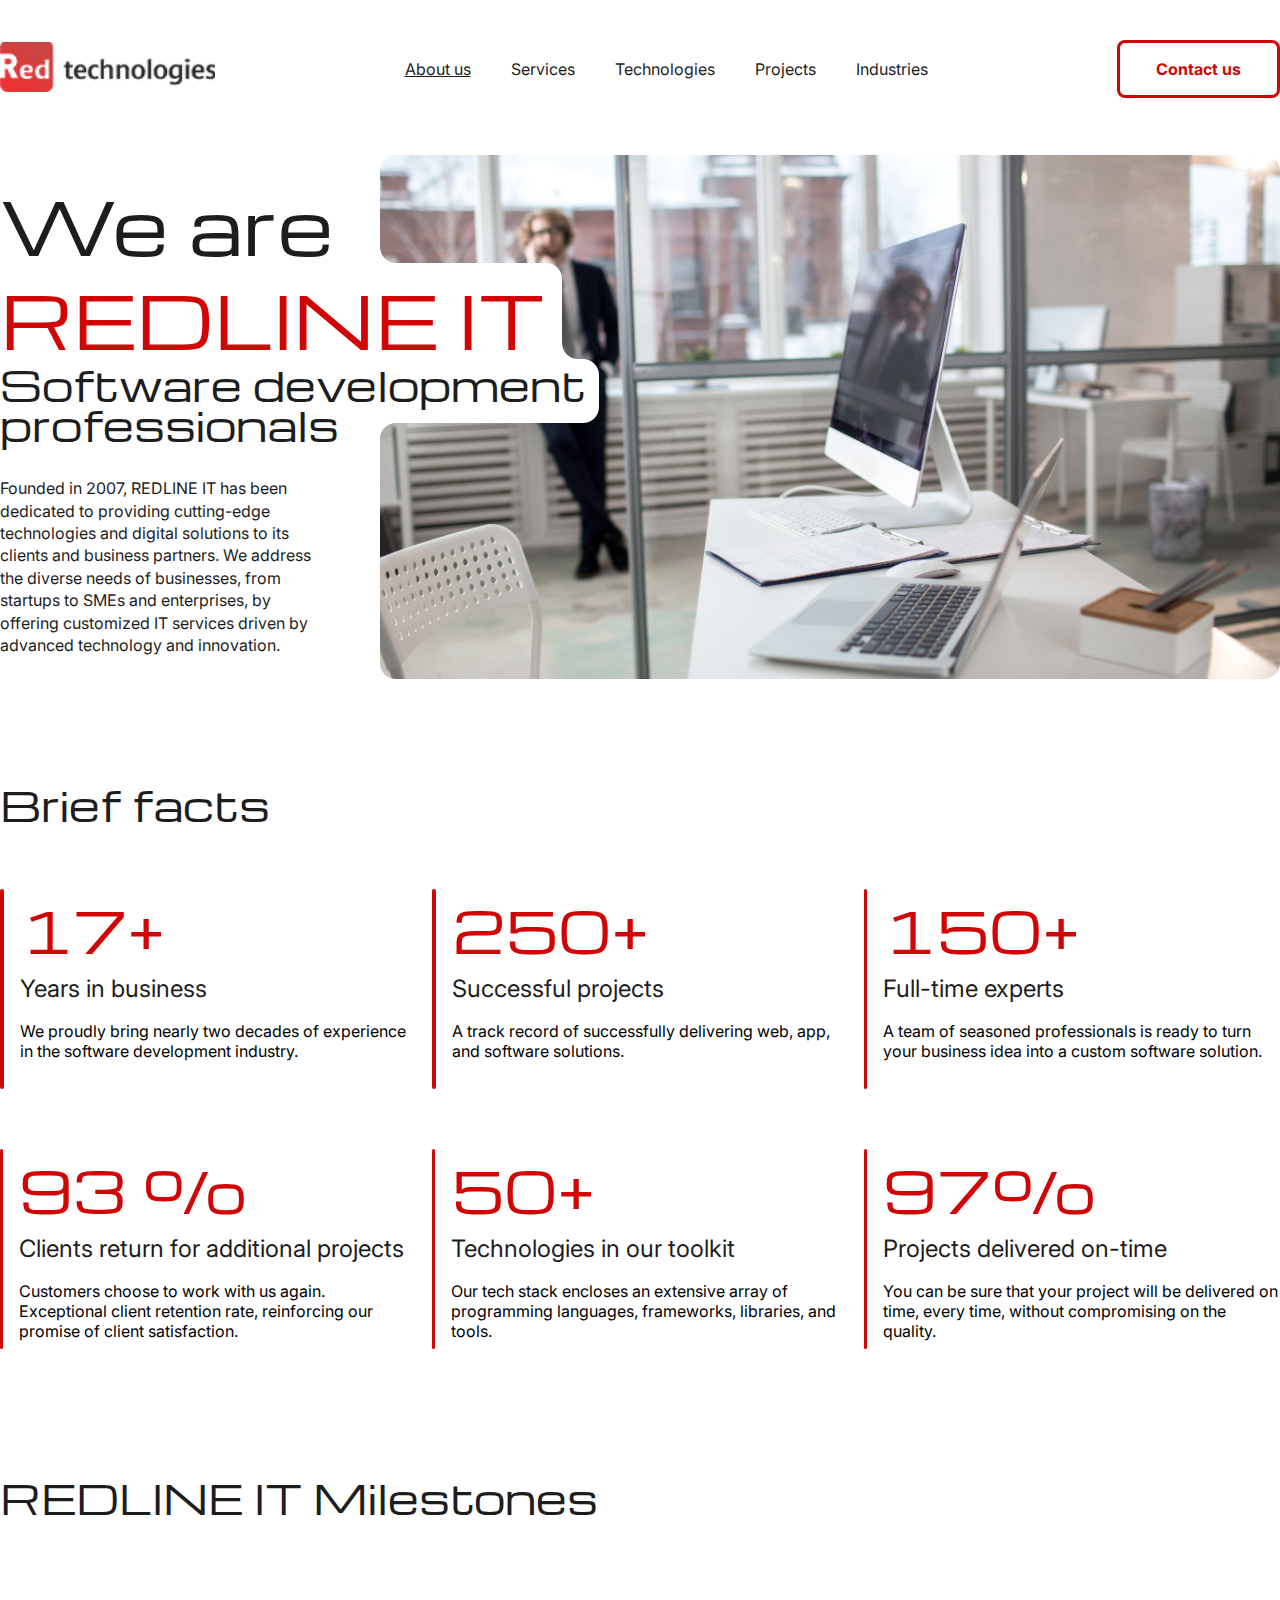
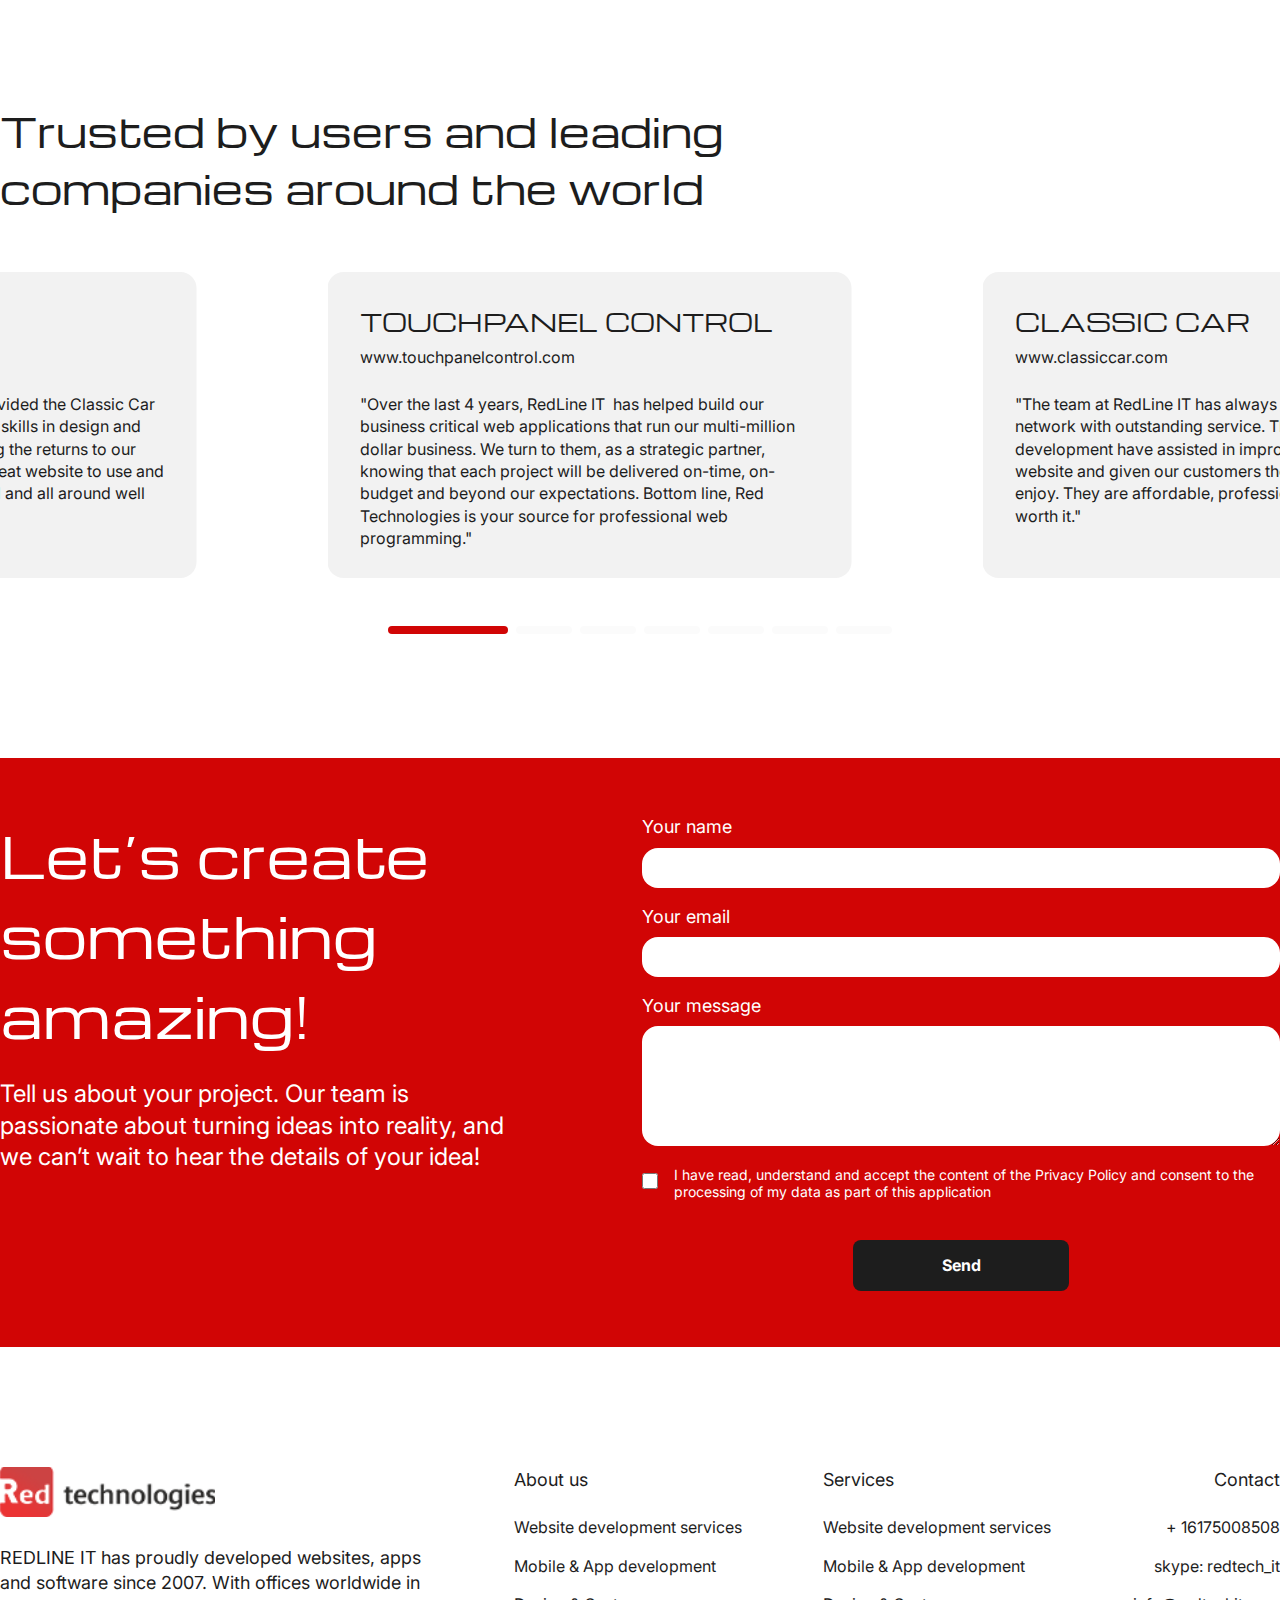
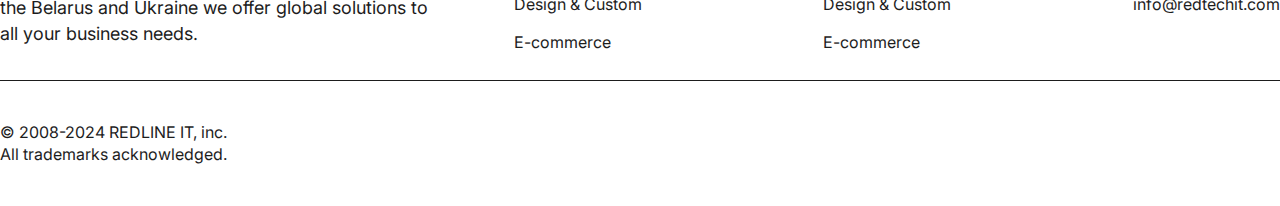
==== about.html @ c2d8413c "initial deploy" ====
<!DOCTYPE html>
<html lang="en">
  <head>
    <meta charset="UTF-8" />
    <meta name="viewport" content="width=device-width, initial-scale=1.0" />
    <title>About us | Red Technologies</title>
    <link rel="stylesheet" href="./styles/style.css" />
    <link
      rel="stylesheet"
      href="https://cdn.jsdelivr.net/npm/swiper@10/swiper-bundle.min.css"
    />
    <script src="https://cdn.jsdelivr.net/npm/swiper@10/swiper-bundle.min.js"></script>
  </head>
  <body>
    <nav>
      <div class="nav_wrapper container">
        <a href="./index.html">
          <img src="./assets/logo.png" alt="" />
        </a>
        <div class="nav_menu">
          <a class="nav_menu_active" href="./about.html"><p>About us</p></a>
          <a href="./services.html"><p>Services</p></a>
          <a href="./technologies.html"><p>Technologies</p></a>
          <a href="./project.html"><p>Projects</p></a>
          <a href="./industries.html"><p>Industries</p></a>
        </div>
        <a href="./contact-us.html"><button class="line_btn">Contact us</button></a>
      </div>
    </nav>
    <div class="about_header container">
      <div class="about_header_left">
        <h1>
          We are <br />
          <span>REDLINE IT</span>
        </h1>
        <h2>
          Software development <br />
          professionals
        </h2>
        <p>
          Founded in 2007, REDLINE IT has been dedicated to providing
          cutting-edge technologies and digital solutions to its clients and
          business partners. We address the diverse needs of businesses, from
          startups to SMEs and enterprises, by offering customized IT services
          driven by advanced technology and innovation.
        </p>
      </div>
      <img src="./assets/images/about.png" alt="" />
    </div>
    <div class="facts_block container">
      <div class="block_title">
        <h2>Brief facts</h2>
      </div>
      <div class="facts_block_list">
        <div class="facts_block_item_wrapper">
          <div class="facts_block_item_line"></div>
          <div class="facts_block_item">
            <h3>17+</h3>
            <p>Years in business</p>
            <span
              >We proudly bring nearly two decades of experience in the software
              development industry.</span
            >
          </div>
        </div>
        <div class="facts_block_item_wrapper">
          <div class="facts_block_item_line"></div>
          <div class="facts_block_item">
            <h3>250+</h3>
            <p>Successful projects</p>
            <span
              >A track record of successfully delivering web, app, and software
              solutions.</span
            >
          </div>
        </div>
        <div class="facts_block_item_wrapper">
          <div class="facts_block_item_line"></div>
          <div class="facts_block_item">
            <h3>150+</h3>
            <p>Full-time experts</p>
            <span
              >A team of seasoned professionals is ready to turn your business
              idea into a custom software solution.</span
            >
          </div>
        </div>
        <div class="facts_block_item_wrapper">
          <div class="facts_block_item_line"></div>
          <div class="facts_block_item">
            <h3>93 %</h3>
            <p>Clients return for additional projects</p>
            <span
              >Customers choose to work with us again. Exceptional client
              retention rate, reinforcing our promise of client
              satisfaction.</span
            >
          </div>
        </div>
        <div class="facts_block_item_wrapper">
          <div class="facts_block_item_line"></div>
          <div class="facts_block_item">
            <h3>50+</h3>
            <p>Technologies in our toolkit</p>
            <span
              >Our tech stack encloses an extensive array of programming
              languages, frameworks, libraries, and tools.</span
            >
          </div>
        </div>
        <div class="facts_block_item_wrapper">
          <div class="facts_block_item_line"></div>
          <div class="facts_block_item">
            <h3>97%</h3>
            <p>Projects delivered on-time</p>
            <span
              >You can be sure that your project will be delivered on time,
              every time, without compromising on the quality.</span
            >
          </div>
        </div>
      </div>
    </div>
    <div class="roadmap container">
      <div class="block_title">
        <h2>REDLINE IT Milestones</h2>
      </div>
    </div>

    <div class="portfolio_carousel_wrapper">
      <div class="block_title container">
        <h2>
          Trusted by users and leading <br />
          companies around the world
        </h2>
      </div>
      <div class="portfolio_carousel container">
        <div class="swiper-wrapper">
          <div class="swiper-slide">
            <div class="about_car_card">
              <h4>TOUCHPANEL CONTROL</h4>
              <p>www.touchpanelcontrol.com</p>
              <p>
                "Over the last 4 years, RedLine IT  has helped build our
                business critical web applications that run our multi-million
                dollar business. We turn to them, as a strategic partner,
                knowing that each project will be delivered on-time, on-budget
                and beyond our expectations. Bottom line, Red Technologies is
                your source for professional web programming."
              </p>
            </div>
          </div>
          <div class="swiper-slide">
            <div class="about_car_card">
              <h4>CLASSIC CAR</h4>
              <p>www.classiccar.com</p>
              <p>
                "The team at RedLine IT has always provided the Classic Car
                network with outstanding service. Their skills in design and
                development have assisted in improving the returns to our
                website and given our customers the great website to use and
                enjoy. They are affordable, professional and all around well
                worth it."
              </p>
            </div>
          </div>
          <div class="swiper-slide">
            <div class="about_car_card">
              <h4>PAPER STREET</h4>
              <p>www.paperstreet.com</p>
              <p>
                "It was such a pleasure working with you and your team. We were
                very impressed with your hard work, attention to detail and
                professionalism."
              </p>
            </div>
          </div>
          <div class="swiper-slide">
            <div class="about_car_card">
              <h4>CLASSIC CAR</h4>
              <p>www.classiccar.com</p>
              <p>
                "The team at RedLine IT has always provided the Classic Car
                network with outstanding service. Their skills in design and
                development have assisted in improving the returns to our
                website and given our customers the great website to use and
                enjoy. They are affordable, professional and all around well
                worth it."
              </p>
            </div>
          </div>
          <div class="swiper-slide">
            <div class="about_car_card">
              <h4>CLASSIC CAR</h4>
              <p>www.classiccar.com</p>
              <p>
                "The team at RedLine IT has always provided the Classic Car
                network with outstanding service. Their skills in design and
                development have assisted in improving the returns to our
                website and given our customers the great website to use and
                enjoy. They are affordable, professional and all around well
                worth it."
              </p>
            </div>
          </div>
          <div class="swiper-slide">
            <div class="about_car_card">
              <h4>PAPER STREET</h4>
              <p>www.paperstreet.com</p>
              <p>
                "It was such a pleasure working with you and your team. We were
                very impressed with your hard work, attention to detail and
                professionalism."
              </p>
            </div>
          </div>
          <div class="swiper-slide">
            <div class="about_car_card">
              <h4>CLASSIC CAR</h4>
              <p>www.classiccar.com</p>
              <p>
                "The team at RedLine IT has always provided the Classic Car
                network with outstanding service. Their skills in design and
                development have assisted in improving the returns to our
                website and given our customers the great website to use and
                enjoy. They are affordable, professional and all around well
                worth it."
              </p>
            </div>
          </div>
        </div>
        <div class="swiper-pagination"></div>
      </div>
    </div>

    <div class="contact_block_wrapper">
      <div class="contact_block container">
        <div class="contact_block_left">
          <h3>Let’s create something amazing!</h3>
          <p>
            Tell us about your project. Our team is passionate about turning
            ideas into reality, and we can’t wait to hear the details of your
            idea!
          </p>
        </div>
        <div class="contact_block_right">
          <div class="contact_input">
            <p>Your name</p>
            <input type="text" name="" id="" />
          </div>
          <div class="contact_input">
            <p>Your email</p>
            <input type="text" name="" id="" />
          </div>
          <div class="contact_input">
            <p>Your message</p>
            <textarea name="" id="" cols="30" rows="10"></textarea>
          </div>
          <div class="form_privacy">
            <div><input type="checkbox" name="" id="" /></div>
            <p>
              I have read, understand and accept the content of the Privacy
              Policy and consent to the processing of my data as part of this
              application
            </p>
          </div>
          <div class="form_send">
            <button class="black_btn">Send</button>
          </div>
        </div>
      </div>
    </div>

    <footer>
      <div class="footer_wrapper container">
        <div class="footer_wrapper_top">
          <div class="footer_wrapper_top_desc">
            <a href="./index.html">
              <img src="./assets/logo.png" alt="" />
            </a>
            <h4>
              REDLINE IT has proudly developed websites, apps and software since
              2007. With offices worldwide in the Belarus and Ukraine we offer
              global solutions to all your business needs.
            </h4>
          </div>
          <div class="footer_menu">
            <h4>About us</h4>
            <a href="#"><p>Website development services</p></a>
            <a href="#"><p>Mobile & App development</p></a>
            <a href="#"><p>Design & Custom</p></a>
            <a href="#"><p>E-commerce</p></a>
          </div>
          <div class="footer_menu">
            <h4>Services</h4>
            <a href="#"><p>Website development services</p></a>
            <a href="#"><p>Mobile & App development</p></a>
            <a href="#"><p>Design & Custom</p></a>
            <a href="#"><p>E-commerce</p></a>
          </div>
          <div class="footer_menu footer_contact">
            <h4>Contact</h4>
            <a href="tel:+ 16175008508"><p>+ 16175008508</p></a>
            <a href="#"><p>skype: redtech_it</p></a>
            <a href="mailto:info@redtechit.com"><p>info@redtechit.com</p></a>
          </div>
        </div>
        <div class="footer_copyright">
          <p>
            © 2008-2024 REDLINE IT, inc. <br />
            All trademarks acknowledged.
          </p>
        </div>
      </div>
    </footer>

    <!-- scripts -->
    <script src="./scripts/main.js"></script>
    <script>
      document.addEventListener("DOMContentLoaded", function () {
        const swiper = new Swiper(".portfolio_carousel", {
          loop: true,
          spaceBetween: 30,
          slidesPerView: 2,

          centeredSlides: true,
          pagination: {
            el: ".swiper-pagination",
          },
        });
      });
    </script>
  </body>
</html>
---- styles/style.css ----
@import url("https://fonts.googleapis.com/css2?family=Inter:ital,opsz,wght@0,14..32,100..900;1,14..32,100..900&display=swap");
@import url("https://fonts.googleapis.com/css2?family=Michroma&display=swap");

* {
  margin: 0;
  padding: 0;
  box-sizing: border-box;
}

body {
  font-family: "Inter", sans-serif;
}

.container {
  width: 100%;
  max-width: 1280px;
  margin: 0 auto;
}
a {
  text-decoration: none;
}

button {
  background: transparent;
  border: none;
  cursor: pointer;
}
input,
textarea {
  outline: none;
  border: none;
}
.nav_wrapper {
  display: flex;
  align-items: center;
  justify-content: space-between;
  padding: 40px 0 0;
}
.nav_menu {
  display: flex;
  align-items: center;
  gap: 40px;
}
.nav_menu p {
  /* Text_body */
  color: rgb(29, 29, 29);
  font-family: Inter;
  font-size: 16px;
  font-weight: 400;
  line-height: 140%;
  letter-spacing: 0%;
  text-align: left;
}
.nav_menu p:hover {
  text-decoration: underline;
}

.line_btn {
  padding: 16px 36px;
  box-sizing: border-box;
  /* Primary */
  border: 3px solid rgb(209, 5, 5);
  border-radius: 8px;
  color: rgb(209, 5, 5);
  font-family: Inter;
  font-size: 16px;
  font-weight: 700;
  line-height: 20px;
  letter-spacing: 0%;
  text-align: left;
}

.main_titile h1 {
  /* H1 */
  color: rgb(29, 29, 29);
  font-family: Michroma;
  font-size: 72px;
  font-weight: 400;
  line-height: 102px;
  letter-spacing: 0%;
  text-align: left;
}
header {
  padding-top: 80px;
}

.book_meeting_circle {
  width: 180px;
  height: 180px; /* Primary */
  background: rgb(209, 5, 5);
  border-radius: 50%;
  display: flex;
  align-items: center;
  justify-content: center;
}

.book_meeting_circle p {
  /* Text_Button */
  color: rgb(255, 255, 255);
  font-family: Inter;
  font-size: 18px;
  font-weight: 700;
  line-height: 22px;
  letter-spacing: 0%;
  text-align: left;
}

.book_meetig_text p {
  color: rgb(29, 29, 29);
  font-family: Inter;
  font-size: 22px;
  font-weight: 400;
  line-height: 27px;
  letter-spacing: 0%;
  text-align: left;
}

.book_meeting {
  display: flex;
  align-items: center;
  justify-content: flex-end;
  gap: 110px;
  margin-top: -70px;
}
.header_stats {
  display: flex;
  align-items: start;
  justify-content: space-between;
  gap: 53px;
}
.header_stat {
  width: 25%;
  display: flex;
  flex-direction: column;
  align-items: center;
}
.header_stat_line {
  border-radius: 6px;
  height: 6px;
  width: 100%;
  /* Secondary */
  background: rgb(29, 29, 29);
  margin-bottom: 32px;
}

.header_stat p {
  /* H2 */
  color: rgb(29, 29, 29);
  font-family: Michroma;
  font-size: 56px;
  font-weight: 400;
  line-height: 80px;
  letter-spacing: 0%;
  text-align: center;
  margin-bottom: 16px;
}
.header_stat span {
  color: rgb(29, 29, 29);
  font-family: Inter;
  font-size: 16px;
  font-weight: 400;
  line-height: 19px;
  letter-spacing: 0%;
  text-align: center;
}

.header_stats {
  margin: 120px 0;
}
.block_title h2 {
  /* Title 1 */
  color: rgb(29, 29, 29);
  font-family: Michroma;
  font-size: 40px;
  font-weight: 400;
  line-height: 57px;
  letter-spacing: 0%;
  text-align: left;
  margin-bottom: 56px;
}
.navigation_menu_wrapper {
  display: flex;
  align-items: center;
}
.navigation_menu_item p {
  /* Title 2 */
  color: rgb(29, 29, 29);
  font-family: Inter;
  font-size: 32px;
  font-weight: 500;
  line-height: 140%;
  letter-spacing: 0%;
  text-align: left;
}
.navigation_menu_item {
  margin-bottom: 24px;
  cursor: pointer;

  display: flex;
  align-items: center;
  gap: 24px;
  margin-left: -4px;
}
.navigation_menu .navigation_menu_item:last-child {
  margin-bottom: 0;
}

.navigation_menu_overflow {
  border-radius: 2px;
  width: 4px;
  height: 252px;
  background: rgb(182, 182, 182, 0.4);
}
.navigation_menu_item_line {
  border-radius: 2px;

  /* Primary */
  height: 40px;
  width: 4px;
  background: rgb(209, 5, 5);
  visibility: hidden;
}

.navigation_menu_wrapper .navigation_menu_item_active p {
  color: rgb(209, 5, 5) !important;
}
.navigation_menu_wrapper
  .navigation_menu_item_active
  .navigation_menu_item_line {
  visibility: visible;
}

.navigation_block_wrapper {
  display: flex;
  align-items: start;
  justify-content: space-between;
}
.navigation_block_content {
  max-width: 632px;
  width: 100%;
}
.red_btn {
  padding: 16px 40px;
  border-radius: 8px;
  color: rgb(255, 255, 255);
  font-family: Inter;
  font-size: 18px;
  font-weight: 700;
  line-height: 22px;
  letter-spacing: 0%;
  text-align: center;
  background: rgb(209, 5, 5);
}

.navigation_block_content_item p {
  margin-bottom: 40px;
}
.navigation_block_content_item {
  display: none;
}
.navigation_block_content .navigation_menu_item_active {
  display: block;
}

.navigation_block {
  padding-bottom: 120px;
}

.companies_carousel {
  width: 100%;

  /* Neutrl_Dark */
}
.companies_carousel {
  display: flex;
  align-items: center;
  gap: 120px;
}
.companies_carousel_wrapper {
  background: rgb(182, 182, 182);
  width: 100%;
  overflow: hidden;
  padding: 40px;
  overflow: auto;
}
.portfolio_carousel_wrapper {
  padding: 120px 0;
}

.companies_carousel_wrapper::-webkit-scrollbar {
  display: none;
}

.block_item {
  width: 100%;
  height: 600px;
  border-radius: 16px;
  background-size: cover;
  padding: 56px;
  display: flex;
  flex-direction: column;
  align-items: start;
  justify-content: space-between;
}

.block_item1 {
  background: url(../assets/images/block1.png);
}

.block_item_text p {
  /* Title 2 */
  color: rgb(29, 29, 29);
  font-family: Inter;
  font-size: 32px;
  font-weight: 500;
  line-height: 140%;
  letter-spacing: 0%;
  text-align: left;
  margin-bottom: 16px;
}
.block_item_text div {
  display: flex;
  align-items: center;
  gap: 24px;
}
.block_item_text span {
  /* Text_body */
  color: rgb(29, 29, 29);
  font-family: Inter;
  font-size: 16px;
  font-weight: 400;
  line-height: 140%;
  letter-spacing: 0%;
  text-align: left;
}

.block_item_btn {
  display: flex;
  align-items: center;
  justify-content: flex-end;
  width: 100%;
}
.black_btn {
  padding: 16px 36px;
  border-radius: 8px;
  color: rgb(255, 255, 255);
  font-family: Inter;
  font-size: 16px;
  font-weight: 700;
  line-height: 19px;
  letter-spacing: 0%;
  text-align: left;
  display: flex;
  align-items: center;
  gap: 10px;
  background: rgb(29, 29, 29);
}
.portfolio_carousel_wrapper {
  overflow: hidden;
}
.swiper-pagination {
  position: static !important;
  margin-top: 40px;
}
.swiper-pagination-bullet {
  width: 56px !important;
  height: 8px !important;
  border-radius: 16px !important;
  background: rgba(182, 182, 182, 0.3) !important;
  cursor: pointer;
}

.swiper-pagination-bullet-active {
  background: rgb(209, 5, 5) !important;
  width: 120px !important;
}
.contact_block_wrapper {
  position: relative;
  padding: 56px 0;
  background: rgb(209, 5, 5);
}

.contact_block {
  display: flex;
  align-items: start;
  gap: 120px;
}

.contact_block_left {
  width: 45%;
}
.contact_block_left h3 {
  /* H2 */
  color: rgb(255, 255, 255);
  font-family: Michroma;
  font-size: 56px;
  font-weight: 400;
  line-height: 80px;
  letter-spacing: 0%;
  text-align: left;
  margin-bottom: 24px;
}
.contact_block_left p {
  /* Subtitle */
  color: rgb(255, 255, 255);
  font-family: Inter;
  font-size: 24px;
  font-weight: 400;
  line-height: 130%;
  letter-spacing: 0%;
  text-align: left;
}
.contact_block_left img {
  position: absolute;
  right: -100px;
}
.contact_block_right {
  width: 55%;
}
.contact_input p {
  /* Text_big */
  color: rgb(255, 255, 255);
  font-family: Inter;
  font-size: 18px;
  font-weight: 400;
  line-height: 140%;
  letter-spacing: 0%;
  text-align: left;
  margin-bottom: 8px;
}

.contact_input input {
  border-radius: 16px;
  height: 40px;
  text-indent: 18px;
  width: 100%;
  background: rgb(255, 255, 255);
  /* Text_big */
  color: #000;
  font-family: Inter;
  font-size: 18px;
  font-weight: 400;
  line-height: 140%;
  letter-spacing: 0%;
  text-align: left;
  margin-bottom: 16px;
}

.contact_input textarea {
  border-radius: 16px;
  height: 120px;
  padding: 18px;
  background: rgb(255, 255, 255);
  width: 100%;
  color: #000;
  font-family: Inter;
  font-size: 18px;
  font-weight: 400;
  line-height: 140%;
  letter-spacing: 0%;
  text-align: left;
}

.form_privacy {
  display: flex;
  align-items: center;
  gap: 16px;
  margin: 16px 0 40px;
}
.form_privacy input {
  cursor: pointer;
  width: 16px;
  height: 16px;
}
.form_privacy p {
  /* Text_Small */
  color: rgb(255, 255, 255);
  font-family: Inter;
  font-size: 14px;
  font-weight: 400;
  line-height: 17px;
  letter-spacing: 0%;
  text-align: left;
}
.contact_block_left {
  position: relative;
}
.form_send {
  display: flex;
  align-items: center;
  justify-content: center;
}

.form_send .black_btn {
  width: 216px;
  text-align: center;
  display: flex;
  align-items: center;
  justify-content: center;
}

footer {
  padding: 120px 0 40px;
}
.footer_wrapper_top_desc {
  max-width: 432px;
  width: 100%;
}
.footer_wrapper_top h4 {
  /* Text_big */
  color: rgb(29, 29, 29);
  font-family: Inter;
  font-size: 18px;
  font-weight: 400;
  line-height: 140%;
  letter-spacing: 0%;
  text-align: left;
}

.footer_wrapper_top_desc h4 {
  margin-top: 24px;
}
.footer_menu h4 {
  margin-bottom: 24px;
}
.footer_wrapper_top {
  display: flex;
  align-items: start;
  justify-content: space-between;
}
.footer_menu p {
  /* Text_body */
  color: rgb(29, 29, 29);
  font-family: Inter;
  font-size: 16px;
  font-weight: 400;
  line-height: 140%;
  letter-spacing: 0%;
  text-align: left;
  margin-bottom: 16px;
}
.footer_contact h4,
.footer_contact p {
  text-align: right;
}
.footer_wrapper_top a:hover p {
  text-decoration: underline;
}
.footer_wrapper_top {
  padding-bottom: 10px;
  border-bottom: 1px solid rgb(29, 29, 29);
}
.footer_copyright p {
  /* Text_body */
  color: rgb(29, 29, 29);
  font-family: Inter;
  font-size: 16px;
  font-weight: 400;
  line-height: 140%;
  letter-spacing: 0%;
  text-align: left;
  padding-top: 40px;
}

.nav_menu_active p {
  text-decoration: underline;
}

/* about */
.about_header {
  padding: 80px 0 120px;
}
.about_header_left h1 {
  /* H1 */
  color: rgb(29, 29, 29);
  font-family: Michroma;
  font-size: 72px;
  font-weight: 400;
  line-height: 130%;
  letter-spacing: 0%;
  text-align: left;
}
.about_header_left h1 span {
  /* H1 */
  color: rgb(209, 5, 5);
  font-family: Michroma;
  font-size: 72px;
  font-weight: 400;
  line-height: 130%;
  letter-spacing: 0%;
  text-align: left;
}
.about_header_left h2 {
  /* Title 1 */
  color: rgb(29, 29, 29);
  font-family: Michroma;
  font-size: 40px;
  font-weight: 400;
  line-height: 100%;
  letter-spacing: 0%;
  text-align: left;
}

.about_header_left p {
  /* Text_body */
  color: rgb(29, 29, 29);
  font-family: Inter;
  font-size: 16px;
  font-weight: 400;
  line-height: 140%;
  letter-spacing: 0%;
  text-align: left;
  margin-top: 32px;
  max-width: 324px;
}
.about_header {
  display: flex;
  align-items: center;
  justify-content: space-between;
}
.about_header_left {
  max-width: 587px;
  width: 100%;
}
.about_header {
  position: relative;
}
.about_header img {
  position: absolute;
  right: 0;
}
.facts_block_item {
  padding-left: 16px;
}
.facts_block_item_line {
  height: 200px;
  width: 6px;
  border-radius: 6px;

  /* Primary */
  background: rgb(209, 5, 5);
}

.facts_block_item_wrapper {
  display: flex;
  align-items: start;
}
.facts_block_item h3 {
  /* H2 */
  color: rgb(209, 5, 5);
  font-family: Michroma;
  font-size: 56px;
  font-weight: 400;
  line-height: 80px;
  letter-spacing: 0%;
  text-align: left;
}
.facts_block_item p {
  margin: 4px 0 16px;
  /* Subtitle */
  color: rgb(29, 29, 29);
  font-family: Inter;
  font-size: 24px;
  font-weight: 400;
  line-height: 130%;
  letter-spacing: 0%;
  text-align: left;
}

.facts_block_list {
  display: grid;
  grid-template-columns: repeat(3, 1fr);
  gap: 60px 16px;
}
.facts_block {
  padding-bottom: 120px;
}
.about_car_card {
  border-radius: 16px;
  padding: 32px;
  width: 524px;
  height: 306px;
  background: rgb(242, 242, 242);
}
.about_car_card h4 {
  color: rgb(29, 29, 29);
  font-family: Michroma;
  font-size: 24px;
  font-weight: 400;
  line-height: 34px;
  letter-spacing: 0%;
  text-align: left;
  margin-bottom: 8px;
}
.about_car_card p {
  /* Text_body */
  color: rgb(29, 29, 29);
  font-family: Inter;
  font-size: 16px;
  font-weight: 400;
  line-height: 140%;
  letter-spacing: 0%;
  text-align: left;
}
.about_car_card p:nth-child(2) {
  margin-bottom: 24px;
}

.services_header {
  padding: 80px 0 170px;
}

.services_header {
  display: flex;
  align-items: start;
  justify-content: space-between;
  position: relative;
}

.services_header_text p {
  /* Text_big */
  color: rgb(29, 29, 29);
  font-family: Inter;
  font-size: 18px;
  font-weight: 400;
  line-height: 140%;
  letter-spacing: 0%;
  text-align: left;
  max-width: 528px;
  width: 100%;
}
.services_header_text h1 {
  /* H1 */
  color: rgb(29, 29, 29);
  font-family: Michroma;
  font-size: 72px;
  font-weight: 400;
  line-height: 102px;
  letter-spacing: 0%;
  text-align: right;
  margin-top: 16px;
}
.services_header .book_meeting_circle {
  width: 220px;
  height: 220px;
  position: absolute;
  bottom: 124px;
  left: 50%;
  margin-left: -110px;
}
.services_header_text {
  display: flex;
  align-items: flex-end;
  justify-content: flex-end;
  flex-direction: column;
}
.services_list_item {
  padding: 55px 0 40px;
  display: flex;
  align-items: center;
  justify-content: space-between;
  border-bottom: 2px solid rgb(29, 29, 29);
}
.services_list_item_left {
  display: flex;
  align-items: center;
  gap: 16px;
  max-width: 612px;
  width: 100%;
}
.services_list_item_left div {
  border-radius: 6px;
  width: 4px;
  height: 114px;
  background: rgb(29, 29, 29);
}

.services_list_item_left p {
  /* Title 1 */
  color: rgb(29, 29, 29);
  font-family: Michroma;
  font-size: 40px;
  font-weight: 400;
  line-height: 57px;
  letter-spacing: 0%;
  text-align: left;
}

.services_list_item_right {
  max-width: 524px;
  width: 100%;
}
.services_list_item_right p {
  /* Text_big */
  color: rgb(29, 29, 29);
  font-family: Inter;
  font-size: 18px;
  font-weight: 400;
  line-height: 140%;
  letter-spacing: 0%;
  text-align: left;
  margin-bottom: 16px;
}
.services_list_item_right ul {
  padding-left: 20px;
}
.services_list_item_right ul li {
  /* Text_big */
  color: rgb(29, 29, 29);
  font-family: Inter;
  font-size: 18px;
  font-weight: 400;
  line-height: 140%;
  letter-spacing: 0%;
  text-align: left;
}
.services_list_item:first-child {
  padding-top: 0;
}
.dev_processeess {
  padding-top: 125px;
  padding-bottom: 116px;
}

.serv_packages_wrapper {
  position: relative;
  padding-bottom: 120px;
  max-width: 1920px;
  margin: 0 auto;
}
.serv_packages_left {
  width: 45%;
}
.serv_packages_right {
  width: 50%;
}
.serv_packages {
  display: flex;
  align-items: center;
  gap: 32px;
}
.serv_packages_left img {
  position: absolute;
  left: 0;
  width: 45%;
}
.serv_packages_list_item {
  display: flex;
  align-items: start;
  gap: 16px;
  margin-bottom: 32px;
}
.serv_packages_list_item p {
  /* Title 2 */
  color: rgb(29, 29, 29);
  font-family: Inter;
  font-size: 32px;
  font-weight: 500;
  line-height: 140%;
  letter-spacing: 0%;
  text-align: left;
  margin-bottom: 16px;
}

.serv_packages_left img {
  top: 20px;
}
.tech .about_header_left {
  max-width: 100%;
}
.tech .about_header_left p {
  max-width: 432px;
}
.tech img {
  top: 70px;
}
.tech_header_btn {
  padding-left: 216px;
  margin-top: 40px;
}
.tech1 .navigation_menu_overflow {
  height: 528px;
}
.tech_stats {
  display: flex;
  align-items: start;
  justify-content: space-between;
}
.tech_stats .navigation_block_content_item p {
  margin-bottom: 24px;
}
.tech_stats p {
  /* Title 1 */
  color: rgb(29, 29, 29);
  font-family: Michroma;
  font-size: 40px;
  font-weight: 400;
  line-height: 57px;
  letter-spacing: 0%;
  text-align: center;
  margin-bottom: 8px;
}
.tech_stats span {
  color: rgb(29, 29, 29);
  font-family: Inter;
  font-size: 16px;
  font-weight: 400;
  line-height: 19px;
  letter-spacing: 0%;
  text-align: center;
}
.tech_stats .header_stat_line {
  margin-bottom: 16px;
}
.techs_list {
  display: grid;
  grid-template-columns: repeat(4, 1fr);
  gap: 40px;
  margin-bottom: 40px;
}
.techs_list div {
  display: flex;
  align-items: center;
  justify-content: center;
}
.tech_car {
  display: flex;
  align-items: center;
  justify-content: space-between;
  padding: 20px 0;
  /* Neutral_Light */
  background: rgb(242, 242, 242);
}
.adv_tech {
  padding-top: 128px;
}
.adv_tech .navigation_menu_overflow {
  height: 183px;
}

/* contacts */
.contacts_line {
  width: 100%;
  height: 1px;
  background: rgb(209, 5, 5);
  margin-top: 80px;
}

.contacts_header_wrapper {
  display: flex;
  align-items: start;
  justify-content: space-between;
  gap: 92px;
  margin-top: 50px;
}
.contacts_header_left {
  width: 50%;
}
.contacts_header_left p {
  /* Text_big */
  color: rgb(29, 29, 29);
  font-family: Inter;
  font-size: 18px;
  font-weight: 400;
  line-height: 140%;
  letter-spacing: 0%;
  text-align: left;
  margin-bottom: 32px;
}
.contacts_header_left img {
  width: 100%;
}
.contacts_header_left h4 {
  margin: 24px 0 8px;
  /* Subtitle 2 */
  color: rgb(0, 0, 0);
  font-family: Michroma;
  font-size: 24px;
  font-weight: 400;
  line-height: 140%;
  letter-spacing: 0%;
  text-align: left;
}
.contacts_header_right {
  width: 50%;
  box-sizing: border-box;
  /* Secondary */
  border: 2px solid rgb(29, 29, 29);
  border-radius: 16px;
  padding: 40px 80px;
  background: rgb(255, 255, 255);
}
.contacts_input p {
  margin-bottom: 8px;
  /* Text_body */
  color: rgb(29, 29, 29);
  font-family: Inter;
  font-size: 16px;
  font-weight: 400;
  line-height: 140%;
  letter-spacing: 0%;
  text-align: left;
}
.contacts_input input,
.contacts_input textarea {
  box-sizing: border-box;
  /* Secondary */
  border: 2px solid rgb(29, 29, 29);
  border-radius: 8px;
  height: 40px;
  text-indent: 18px;
  /* Text_body */
  color: #000;
  font-family: Inter;
  font-size: 16px;
  font-weight: 400;
  line-height: 140%;
  letter-spacing: 0%;
  text-align: left;
  background: rgb(255, 255, 255);
  width: 100%;
}

.contacts_input {
  margin-bottom: 16px;
}
.contacts_input textarea {
  padding: 4px;
  padding-left: 0;
  height: 120px;
}
.atach {
  display: flex;
  align-items: start;
  gap: 8px;
  cursor: pointer;
  margin-bottom: 40px;
}
.div {
  display: flex;
  align-items: center;
  justify-content: center;
}
.contacts_header {
  padding-bottom: 120px;
}
.offices_list {
  display: flex;
  align-items: center;
  justify-content: space-between;
}
.office_item {
  width: 50%;
  display: flex;
  align-items: start;
  gap: 16px;
}
.office_item p {
  /* Subtitle 2 */
  color: rgb(0, 0, 0);
  font-family: Michroma;
  font-size: 24px;
  font-weight: 400;
  line-height: 140%;
  letter-spacing: 0%;
  text-align: left;
  margin-bottom: 8px;
}
.office_item span {
  /* Text_big */
  color: rgb(0, 0, 0);
  font-family: Inter;
  font-size: 18px;
  font-weight: 400;
  line-height: 140%;
  letter-spacing: 0%;
  text-align: left;
}

.ind_header {
  position: relative;
}
.ind_header p {
  /* Text_big */
  color: rgb(29, 29, 29);
  font-family: Inter;
  font-size: 18px;
  font-weight: 400;
  line-height: 140%;
  letter-spacing: 0%;
  text-align: left;
  max-width: 740px;
  position: absolute;
  right: 0;
  top: 140px;
}
.ind_header {
  padding-bottom: 120px;
}
.ind_drop_item {
  display: flex;
  align-items: center;
  justify-content: space-between;
}
.ind_drop_item_icon {
  width: 33%;
}
.ind_drop_item_desc {
  width: 66%;
}
.ind_drop_item_desc_title {
  display: flex;
  align-self: center;
  justify-content: space-between;
}
.ind_drop_item_desc_title h4 {
  /* Subtitle 2 */
  color: rgb(29, 29, 29);
  font-family: Michroma;
  font-size: 24px;
  font-weight: 400;
  line-height: 140%;
  letter-spacing: 0%;
  text-align: left;
}
.ind_drop_item_desc_title svg {
  cursor: pointer;
  transition: all 0.4s ease;
}
.ind_drop_item_desc_text p {
  /* Text_body */
  color: rgb(29, 29, 29);
  font-family: Inter;
  font-size: 16px;
  font-weight: 400;
  line-height: 140%;
  letter-spacing: 0%;
  text-align: left;
  width: 90%;
  margin-top: 24px;
}
.ind_drop_item {
  /* Secondary */
  border-bottom: 1px solid rgb(29, 29, 29);
  padding: 32px 0;
}
.ind_drop_item_desc_text {
  display: none;
}
.drop_item_active .ind_drop_item_desc_text {
  display: block;
}
.drop_item_active .ind_drop_item_desc_title svg {
  transform: rotate(-180deg);
  transition: all 0.4s ease;
}
.ind_drop_item_icon svg {
  transition: all 0.4s ease;
}
.drop_item_active .ind_drop_item_icon svg {
  width: 80px;
  transition: all 0.4s ease;
  height: 80px;
}
.drop_item_active .ind_drop_item_icon svg * {
  transition: all 0.4s ease;
  fill: rgb(209, 5, 5);
}
.drop_item_active .ind_drop_item_desc_title svg * {
  transition: all 0.4s ease;
  fill: rgb(29, 29, 29);
}

.drops_list {
  padding-bottom: 120px;
}

/* projects */

.projects_header {
  padding: 80px 0 120px;
}
.projects_header_desc {
  display: flex;
  align-items: start;
  justify-content: space-between;
}
.projects_header_desc div,
.projects_header_desc p {
  width: 50%;
}
.projects_header_desc h4 {
  margin-bottom: 40px;
  /* Subtitle */
  color: rgb(29, 29, 29);
  font-family: Inter;
  font-size: 24px;
  font-weight: 400;
  line-height: 130%;
  letter-spacing: 0%;
  text-align: left;
}
.projects_header_desc {
  margin-top: 32px;
}

.projects_header_desc p {
  /* Text_big */
  color: rgb(29, 29, 29);
  font-family: Inter;
  font-size: 18px;
  font-weight: 400;
  line-height: 140%;
  letter-spacing: 0%;
  text-align: left;
}

.portfolio .navigation_menu_item p {
  /* Subtitle */
  color: rgb(29, 29, 29);
  font-family: Inter;
  font-size: 24px;
  font-weight: 400;
  line-height: 130%;
  letter-spacing: 0%;
  text-align: left;
}
.portfolio .navigation_menu_item {
  margin-bottom: 21px;
}
.portfolio_desc {
  /* Text_big */
  color: rgb(29, 29, 29);
  font-family: Inter;
  font-size: 18px;
  font-weight: 400;
  line-height: 140%;
  letter-spacing: 0%;
  text-align: left;
}
.portfolio .navigation_block_content {
  max-width: 740px;
}

.bottom_blocks {
  padding: 40px 0 0;
}

.link_btn {
  cursor: pointer;
}
.bottom_blocks {
  width: 100%;
  max-width: 100% !important;
}
.nav_content_blocks .block_item1 {
  width: 59%;
  background-position: center;
}
.block_item {
  background-repeat: no-repeat;
}
.block_item2 {
  background: url(../assets/images/block2.png);
  background-size: cover;
  width: 39%;
}
.block_item3 {
  width: 100%;
  background: url(../assets/images/block3.png);
  background-size: cover;
}
.block_item4 {
  background: url(../assets/images/block4.png);
  background-size: cover;
  width: 39%;
}
.block_item5 {
  width: 59%;
  background: url(../assets/images/block5.png);
  background-size: cover;
}
.block_item6 {
  width: 59%;
  background: url(../assets/images/block6.png);
  background-size: cover;
}
.block_item7 {
  background: url(../assets/images/block7.png);
  background-size: cover;
  width: 39%;
}
.block_item8 {
  width: 100%;
  background: url(../assets/images/block8.png);
  background-size: cover;
}
.block_item9 {
  background: url(../assets/images/block9.png);
  background-size: cover;
  width: 39%;
}
.block_item10 {
  width: 59%;
  background: url(../assets/images/block10.png);
  background-size: cover;
}
.block_item11 {
  width: 100%;
  background: url(../assets/images/block11.png);
  background-size: cover;
}
.block_item12 {
  width: 59%;
  background: url(../assets/images/block12.png);
  background-size: cover;
}
.block_item13 {
  background: url(../assets/images/block13.png);
  background-size: cover;
  width: 39%;
}
.block_item14 {
  width: 100%;
  background: url(../assets/images/block14.png);
  background-size: cover;
}
.block_item15 {
  width: 100%;
  background: url(../assets/images/block15.png);
  background-size: cover;
}
.block_item16 {
  width: 59%;
  background: url(../assets/images/block16.png);
  background-size: cover;
  border-radius: 16px;
  border-bottom: 2px solid #000;
}

.block_item166 {
  width: 39%;
}
.block_item17 {
  width: 100%;
  background: url(../assets/images/block17.png);
  background-size: cover;
}
.block_item18 {
  width: 59%;
  background: url(../assets/images/block18.png);
  background-size: cover;
  border-bottom: 2px solid #000;
}
.block_item19 {
  width: 39%;
}
.bb {
  border: 2px solid #000;
}
.nav_content_blocks {
  display: flex;
  align-items: center;
  flex-wrap: wrap;
  gap: 16px;
}
.nav_content_blocks .block_item_text div {
  flex-wrap: wrap;
  gap: 8px 16px;
}
.block_item_w p,
.block_item_w span {
  color: #fff;
}
.block_item_s {
  padding: 40px 32px;
}

.projecgt_cont p {
  /* Subtitle */
  color: rgb(255, 255, 255);
  font-family: Inter;
  font-size: 24px;
  font-weight: 400;
  line-height: 130%;
  letter-spacing: 0%;
  text-align: left;
  max-width: 524px;
}

.project_ct .contact_block_left h3 {
  /* Title 1 */
color: rgb(255, 255, 255);
font-family: Michroma;
font-size: 40px;
font-weight: 400;
line-height: 57px;
letter-spacing: 0%;
text-align: left;
margin-bottom: 40px;
}
.project_ct .contact_block_left {
  width: 50%;
}
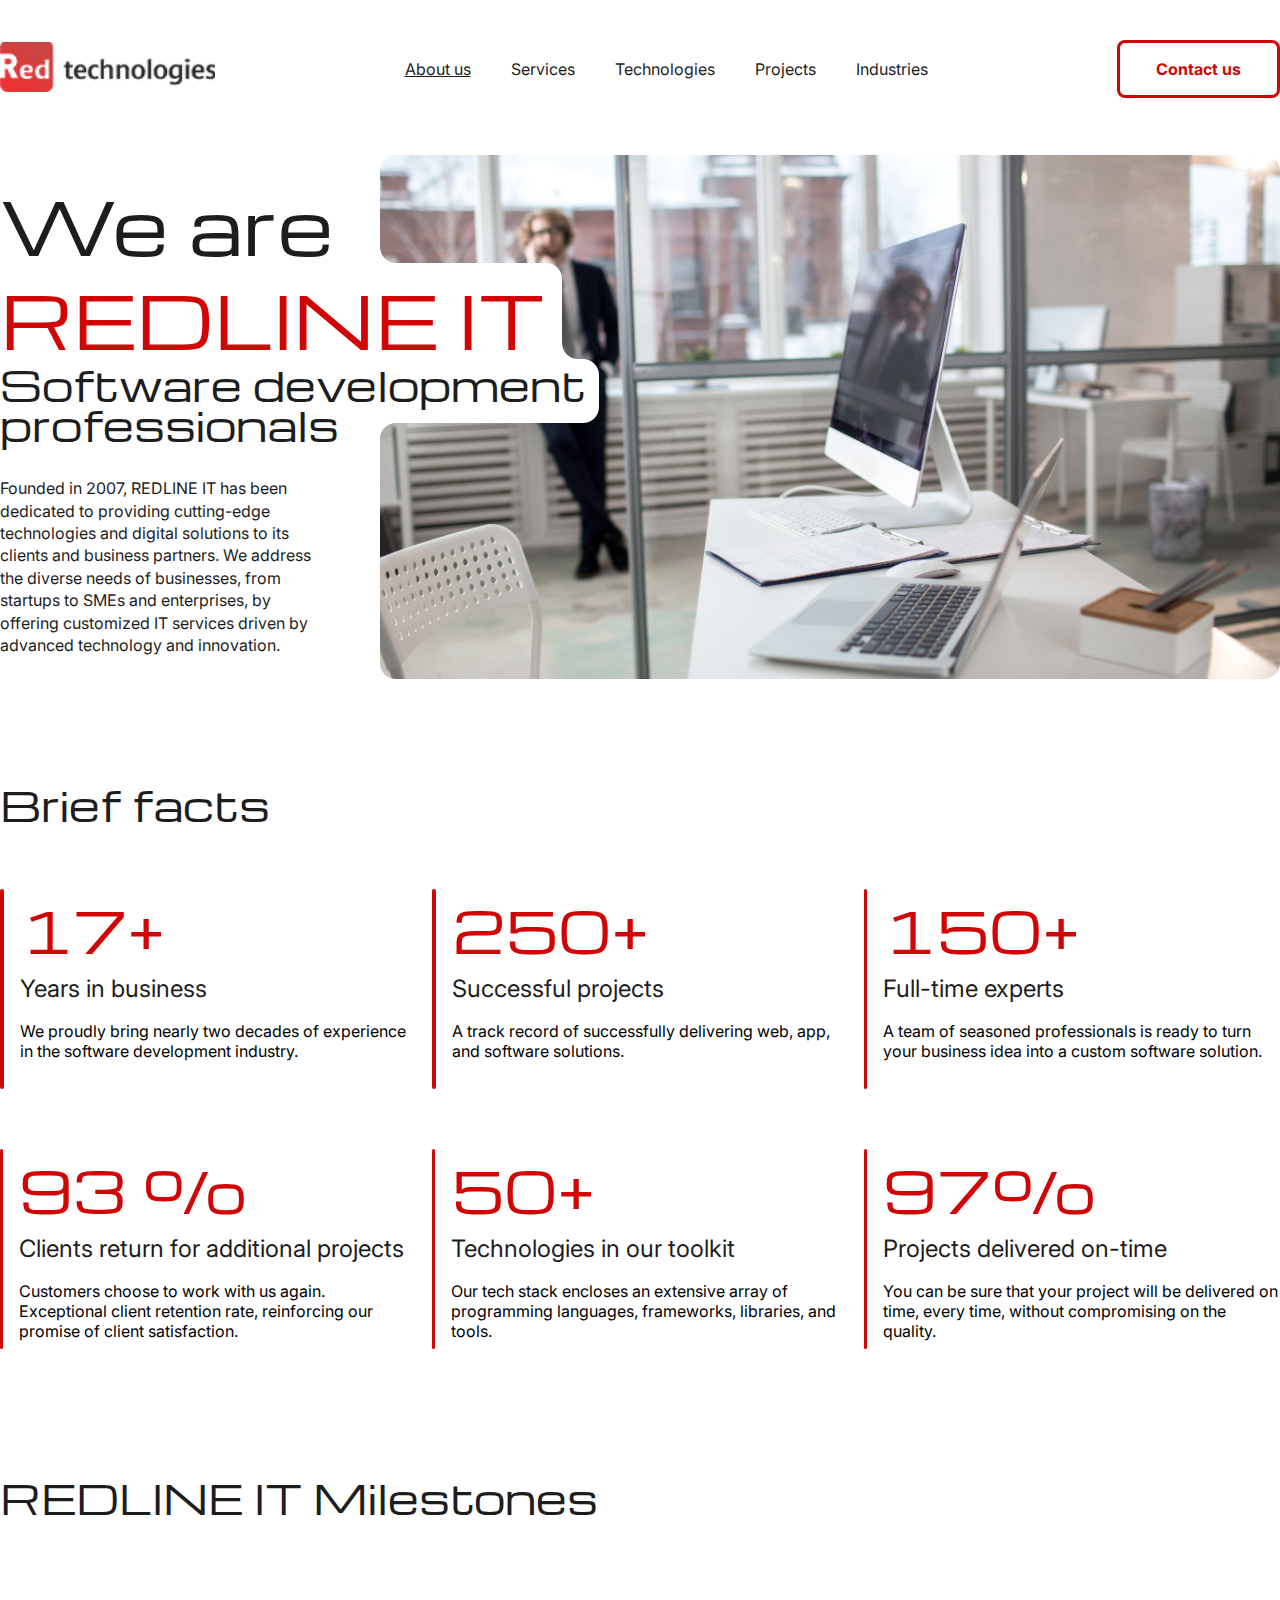
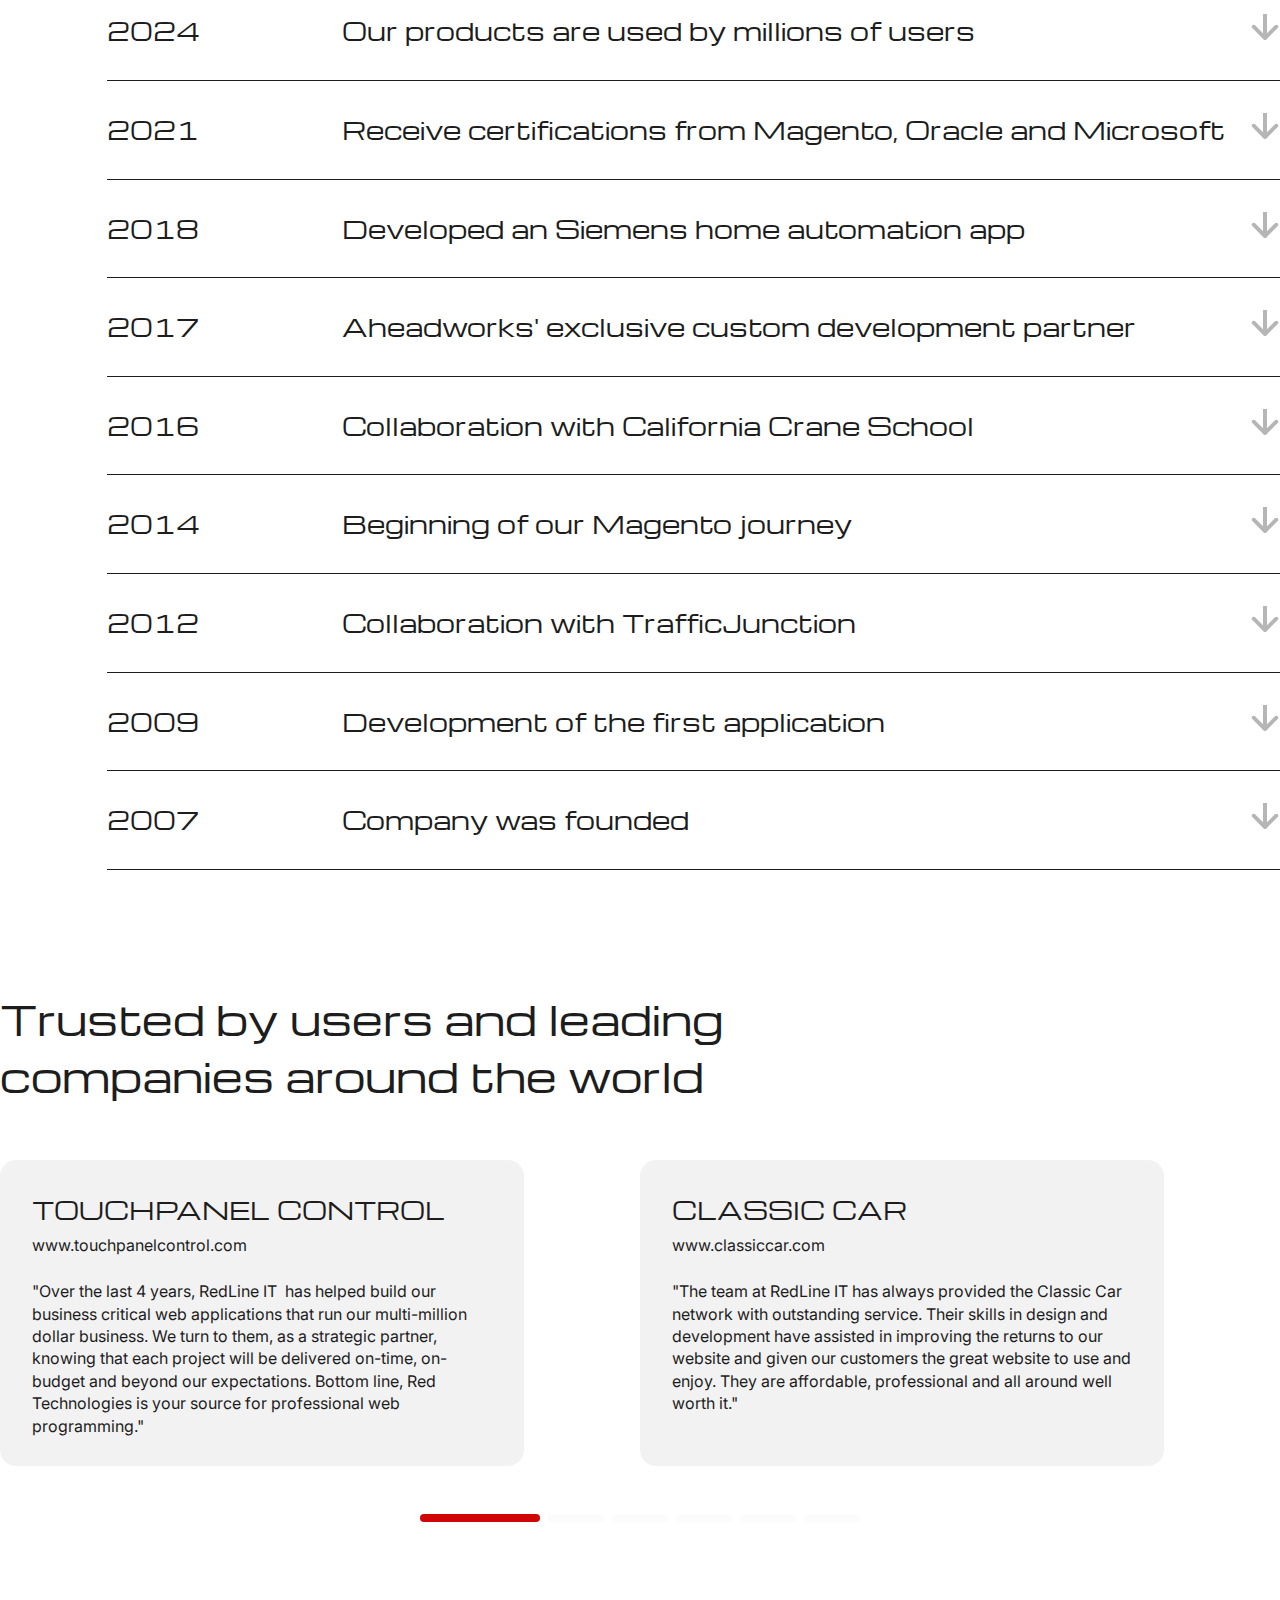
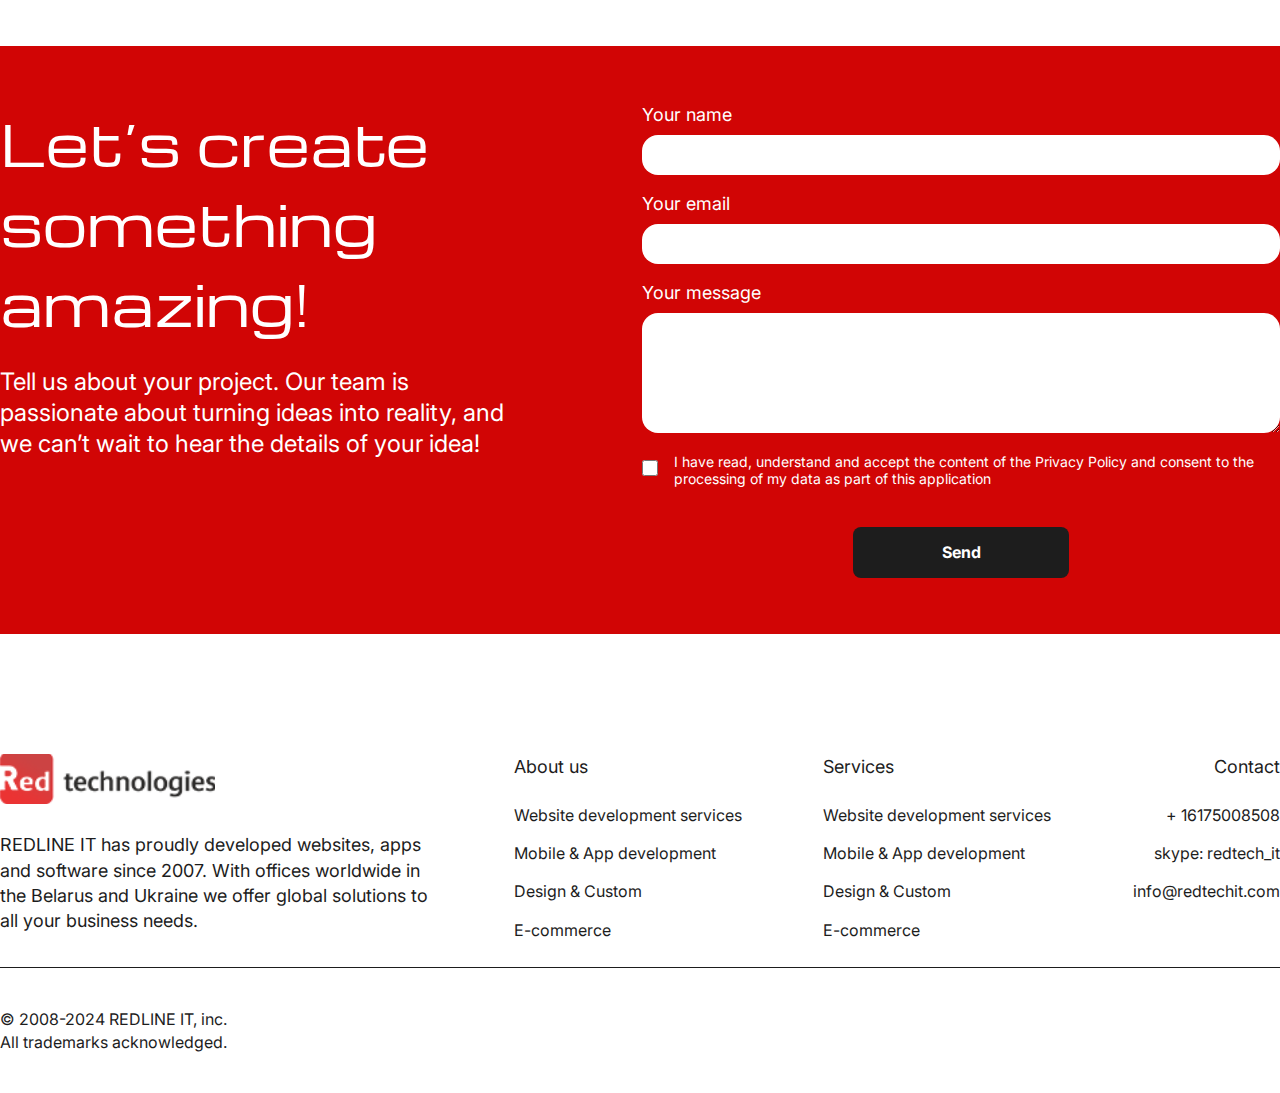
==== commit bdca2ff6: "over" ====
--- a/about.html
+++ b/about.html
@@ -24,7 +24,9 @@
           <a href="./project.html"><p>Projects</p></a>
           <a href="./industries.html"><p>Industries</p></a>
         </div>
-        <a href="./contact-us.html"><button class="line_btn">Contact us</button></a>
+        <a href="./contact-us.html"
+          ><button class="line_btn">Contact us</button></a
+        >
       </div>
     </nav>
     <div class="about_header container">
@@ -125,6 +127,351 @@
       <div class="block_title">
         <h2>REDLINE IT Milestones</h2>
       </div>
+      <div class="roadmap_list">
+        <div class="ind_drop_item">
+          <div class="roadmap_date">
+            <h4>2024</h4>
+          </div>
+
+          <div class="ind_drop_item_desc">
+            <div class="ind_drop_item_desc_title">
+              <h4>Our products are used by millions of users</h4>
+              <svg
+                width="30.000000"
+                height="26.008179"
+                viewBox="0 0 30 26.0082"
+                fill="none"
+                xmlns="http://www.w3.org/2000/svg"
+                xmlns:xlink="http://www.w3.org/1999/xlink"
+              >
+                <desc>Created with Pixso.</desc>
+                <defs />
+                <path
+                  id="Arrow 2"
+                  d="M13 19.17L5.1 11.27C4.3 10.48 3.06 10.48 2.27 11.27C1.48 12.06 1.48 13.3 2.27 14.1L13.58 25.41C14.37 26.2 15.62 26.2 16.41 25.41L27.72 14.1C28.51 13.3 28.51 12.06 27.72 11.27C26.93 10.48 25.69 10.48 24.89 11.27L17 19.17L17 0L13 0L13 19.17Z"
+                  fill="#B6B6B6"
+                  fill-opacity="1.000000"
+                  fill-rule="evenodd"
+                />
+              </svg>
+            </div>
+            <div class="ind_drop_item_desc_text">
+              <p>
+                We provide comprehensive software solutions for facility and
+                asset management that improve operational efficiency and asset
+                utilization. Our systems enable real-time tracking, maintenance
+                scheduling, and resource allocation, helping organizations
+                maximize their assets' value.
+              </p>
+            </div>
+          </div>
+        </div>
+
+        <div class="ind_drop_item">
+          <div class="roadmap_date">
+            <h4>2021</h4>
+          </div>
+
+          <div class="ind_drop_item_desc">
+            <div class="ind_drop_item_desc_title">
+              <h4>Receive certifications from Magento, Oracle and Microsoft</h4>
+              <svg
+                width="30.000000"
+                height="26.008179"
+                viewBox="0 0 30 26.0082"
+                fill="none"
+                xmlns="http://www.w3.org/2000/svg"
+                xmlns:xlink="http://www.w3.org/1999/xlink"
+              >
+                <desc>Created with Pixso.</desc>
+                <defs />
+                <path
+                  id="Arrow 2"
+                  d="M13 19.17L5.1 11.27C4.3 10.48 3.06 10.48 2.27 11.27C1.48 12.06 1.48 13.3 2.27 14.1L13.58 25.41C14.37 26.2 15.62 26.2 16.41 25.41L27.72 14.1C28.51 13.3 28.51 12.06 27.72 11.27C26.93 10.48 25.69 10.48 24.89 11.27L17 19.17L17 0L13 0L13 19.17Z"
+                  fill="#B6B6B6"
+                  fill-opacity="1.000000"
+                  fill-rule="evenodd"
+                />
+              </svg>
+            </div>
+            <div class="ind_drop_item_desc_text">
+              <p>
+                We provide comprehensive software solutions for facility and
+                asset management that improve operational efficiency and asset
+                utilization. Our systems enable real-time tracking, maintenance
+                scheduling, and resource allocation, helping organizations
+                maximize their assets' value.
+              </p>
+            </div>
+          </div>
+        </div>
+        <div class="ind_drop_item">
+          <div class="roadmap_date">
+            <h4>2018</h4>
+          </div>
+
+          <div class="ind_drop_item_desc">
+            <div class="ind_drop_item_desc_title">
+              <h4>Developed an Siemens home automation app</h4>
+              <svg
+                width="30.000000"
+                height="26.008179"
+                viewBox="0 0 30 26.0082"
+                fill="none"
+                xmlns="http://www.w3.org/2000/svg"
+                xmlns:xlink="http://www.w3.org/1999/xlink"
+              >
+                <desc>Created with Pixso.</desc>
+                <defs />
+                <path
+                  id="Arrow 2"
+                  d="M13 19.17L5.1 11.27C4.3 10.48 3.06 10.48 2.27 11.27C1.48 12.06 1.48 13.3 2.27 14.1L13.58 25.41C14.37 26.2 15.62 26.2 16.41 25.41L27.72 14.1C28.51 13.3 28.51 12.06 27.72 11.27C26.93 10.48 25.69 10.48 24.89 11.27L17 19.17L17 0L13 0L13 19.17Z"
+                  fill="#B6B6B6"
+                  fill-opacity="1.000000"
+                  fill-rule="evenodd"
+                />
+              </svg>
+            </div>
+            <div class="ind_drop_item_desc_text">
+              <p>
+                We provide comprehensive software solutions for facility and
+                asset management that improve operational efficiency and asset
+                utilization. Our systems enable real-time tracking, maintenance
+                scheduling, and resource allocation, helping organizations
+                maximize their assets' value.
+              </p>
+            </div>
+          </div>
+        </div>
+        <div class="ind_drop_item">
+          <div class="roadmap_date">
+            <h4>2017</h4>
+          </div>
+
+          <div class="ind_drop_item_desc">
+            <div class="ind_drop_item_desc_title">
+              <h4>Aheadworks' exclusive custom development partner</h4>
+              <svg
+                width="30.000000"
+                height="26.008179"
+                viewBox="0 0 30 26.0082"
+                fill="none"
+                xmlns="http://www.w3.org/2000/svg"
+                xmlns:xlink="http://www.w3.org/1999/xlink"
+              >
+                <desc>Created with Pixso.</desc>
+                <defs />
+                <path
+                  id="Arrow 2"
+                  d="M13 19.17L5.1 11.27C4.3 10.48 3.06 10.48 2.27 11.27C1.48 12.06 1.48 13.3 2.27 14.1L13.58 25.41C14.37 26.2 15.62 26.2 16.41 25.41L27.72 14.1C28.51 13.3 28.51 12.06 27.72 11.27C26.93 10.48 25.69 10.48 24.89 11.27L17 19.17L17 0L13 0L13 19.17Z"
+                  fill="#B6B6B6"
+                  fill-opacity="1.000000"
+                  fill-rule="evenodd"
+                />
+              </svg>
+            </div>
+            <div class="ind_drop_item_desc_text">
+              <p>
+                We provide comprehensive software solutions for facility and
+                asset management that improve operational efficiency and asset
+                utilization. Our systems enable real-time tracking, maintenance
+                scheduling, and resource allocation, helping organizations
+                maximize their assets' value.
+              </p>
+            </div>
+          </div>
+        </div>
+        <div class="ind_drop_item">
+          <div class="roadmap_date">
+            <h4>2016</h4>
+          </div>
+
+          <div class="ind_drop_item_desc">
+            <div class="ind_drop_item_desc_title">
+              <h4>Collaboration with California Crane School</h4>
+              <svg
+                width="30.000000"
+                height="26.008179"
+                viewBox="0 0 30 26.0082"
+                fill="none"
+                xmlns="http://www.w3.org/2000/svg"
+                xmlns:xlink="http://www.w3.org/1999/xlink"
+              >
+                <desc>Created with Pixso.</desc>
+                <defs />
+                <path
+                  id="Arrow 2"
+                  d="M13 19.17L5.1 11.27C4.3 10.48 3.06 10.48 2.27 11.27C1.48 12.06 1.48 13.3 2.27 14.1L13.58 25.41C14.37 26.2 15.62 26.2 16.41 25.41L27.72 14.1C28.51 13.3 28.51 12.06 27.72 11.27C26.93 10.48 25.69 10.48 24.89 11.27L17 19.17L17 0L13 0L13 19.17Z"
+                  fill="#B6B6B6"
+                  fill-opacity="1.000000"
+                  fill-rule="evenodd"
+                />
+              </svg>
+            </div>
+            <div class="ind_drop_item_desc_text">
+              <p>
+                We provide comprehensive software solutions for facility and
+                asset management that improve operational efficiency and asset
+                utilization. Our systems enable real-time tracking, maintenance
+                scheduling, and resource allocation, helping organizations
+                maximize their assets' value.
+              </p>
+            </div>
+          </div>
+        </div>
+        <div class="ind_drop_item">
+          <div class="roadmap_date">
+            <h4>2014</h4>
+          </div>
+
+          <div class="ind_drop_item_desc">
+            <div class="ind_drop_item_desc_title">
+              <h4>Beginning of our Magento journey</h4>
+              <svg
+                width="30.000000"
+                height="26.008179"
+                viewBox="0 0 30 26.0082"
+                fill="none"
+                xmlns="http://www.w3.org/2000/svg"
+                xmlns:xlink="http://www.w3.org/1999/xlink"
+              >
+                <desc>Created with Pixso.</desc>
+                <defs />
+                <path
+                  id="Arrow 2"
+                  d="M13 19.17L5.1 11.27C4.3 10.48 3.06 10.48 2.27 11.27C1.48 12.06 1.48 13.3 2.27 14.1L13.58 25.41C14.37 26.2 15.62 26.2 16.41 25.41L27.72 14.1C28.51 13.3 28.51 12.06 27.72 11.27C26.93 10.48 25.69 10.48 24.89 11.27L17 19.17L17 0L13 0L13 19.17Z"
+                  fill="#B6B6B6"
+                  fill-opacity="1.000000"
+                  fill-rule="evenodd"
+                />
+              </svg>
+            </div>
+            <div class="ind_drop_item_desc_text">
+              <p>
+                We provide comprehensive software solutions for facility and
+                asset management that improve operational efficiency and asset
+                utilization. Our systems enable real-time tracking, maintenance
+                scheduling, and resource allocation, helping organizations
+                maximize their assets' value.
+              </p>
+            </div>
+          </div>
+        </div>
+        <div class="ind_drop_item">
+          <div class="roadmap_date">
+            <h4>2012</h4>
+          </div>
+
+          <div class="ind_drop_item_desc">
+            <div class="ind_drop_item_desc_title">
+              <h4>Collaboration with TrafficJunction </h4>
+              <svg
+                width="30.000000"
+                height="26.008179"
+                viewBox="0 0 30 26.0082"
+                fill="none"
+                xmlns="http://www.w3.org/2000/svg"
+                xmlns:xlink="http://www.w3.org/1999/xlink"
+              >
+                <desc>Created with Pixso.</desc>
+                <defs />
+                <path
+                  id="Arrow 2"
+                  d="M13 19.17L5.1 11.27C4.3 10.48 3.06 10.48 2.27 11.27C1.48 12.06 1.48 13.3 2.27 14.1L13.58 25.41C14.37 26.2 15.62 26.2 16.41 25.41L27.72 14.1C28.51 13.3 28.51 12.06 27.72 11.27C26.93 10.48 25.69 10.48 24.89 11.27L17 19.17L17 0L13 0L13 19.17Z"
+                  fill="#B6B6B6"
+                  fill-opacity="1.000000"
+                  fill-rule="evenodd"
+                />
+              </svg>
+            </div>
+            <div class="ind_drop_item_desc_text">
+              <p>
+                We provide comprehensive software solutions for facility and
+                asset management that improve operational efficiency and asset
+                utilization. Our systems enable real-time tracking, maintenance
+                scheduling, and resource allocation, helping organizations
+                maximize their assets' value.
+              </p>
+            </div>
+          </div>
+        </div>
+        <div class="ind_drop_item">
+          <div class="roadmap_date">
+            <h4>2009</h4>
+          </div>
+
+          <div class="ind_drop_item_desc">
+            <div class="ind_drop_item_desc_title">
+              <h4>Development of the first application</h4>
+              <svg
+                width="30.000000"
+                height="26.008179"
+                viewBox="0 0 30 26.0082"
+                fill="none"
+                xmlns="http://www.w3.org/2000/svg"
+                xmlns:xlink="http://www.w3.org/1999/xlink"
+              >
+                <desc>Created with Pixso.</desc>
+                <defs />
+                <path
+                  id="Arrow 2"
+                  d="M13 19.17L5.1 11.27C4.3 10.48 3.06 10.48 2.27 11.27C1.48 12.06 1.48 13.3 2.27 14.1L13.58 25.41C14.37 26.2 15.62 26.2 16.41 25.41L27.72 14.1C28.51 13.3 28.51 12.06 27.72 11.27C26.93 10.48 25.69 10.48 24.89 11.27L17 19.17L17 0L13 0L13 19.17Z"
+                  fill="#B6B6B6"
+                  fill-opacity="1.000000"
+                  fill-rule="evenodd"
+                />
+              </svg>
+            </div>
+            <div class="ind_drop_item_desc_text">
+              <p>
+                We provide comprehensive software solutions for facility and
+                asset management that improve operational efficiency and asset
+                utilization. Our systems enable real-time tracking, maintenance
+                scheduling, and resource allocation, helping organizations
+                maximize their assets' value.
+              </p>
+            </div>
+          </div>
+        </div>
+        <div class="ind_drop_item">
+          <div class="roadmap_date">
+            <h4>2007</h4>
+          </div>
+
+          <div class="ind_drop_item_desc">
+            <div class="ind_drop_item_desc_title">
+              <h4>Company was founded </h4>
+              <svg
+                width="30.000000"
+                height="26.008179"
+                viewBox="0 0 30 26.0082"
+                fill="none"
+                xmlns="http://www.w3.org/2000/svg"
+                xmlns:xlink="http://www.w3.org/1999/xlink"
+              >
+                <desc>Created with Pixso.</desc>
+                <defs />
+                <path
+                  id="Arrow 2"
+                  d="M13 19.17L5.1 11.27C4.3 10.48 3.06 10.48 2.27 11.27C1.48 12.06 1.48 13.3 2.27 14.1L13.58 25.41C14.37 26.2 15.62 26.2 16.41 25.41L27.72 14.1C28.51 13.3 28.51 12.06 27.72 11.27C26.93 10.48 25.69 10.48 24.89 11.27L17 19.17L17 0L13 0L13 19.17Z"
+                  fill="#B6B6B6"
+                  fill-opacity="1.000000"
+                  fill-rule="evenodd"
+                />
+              </svg>
+            </div>
+            <div class="ind_drop_item_desc_text">
+              <p>
+                We provide comprehensive software solutions for facility and
+                asset management that improve operational efficiency and asset
+                utilization. Our systems enable real-time tracking, maintenance
+                scheduling, and resource allocation, helping organizations
+                maximize their assets' value.
+              </p>
+            </div>
+          </div>
+        </div>
+      </div>
     </div>
 
     <div class="portfolio_carousel_wrapper">
@@ -319,16 +666,28 @@
     <script>
       document.addEventListener("DOMContentLoaded", function () {
         const swiper = new Swiper(".portfolio_carousel", {
-          loop: true,
-          spaceBetween: 30,
+          loop: false,
+
           slidesPerView: 2,
 
-          centeredSlides: true,
           pagination: {
             el: ".swiper-pagination",
           },
         });
       });
     </script>
+    <script>
+      document.querySelectorAll(".ind_drop_item").forEach((item) => {
+        item.addEventListener("click", () => {
+          item.classList.toggle("drop_item_active");
+
+          document.querySelectorAll(".ind_drop_item").forEach((faq) => {
+            if (faq !== item) {
+              faq.classList.remove("drop_item_active");
+            }
+          });
+        });
+      });
+    </script>
   </body>
 </html>
--- a/styles/style.css
+++ b/styles/style.css
@@ -1113,7 +1113,7 @@
   align-self: center;
   justify-content: space-between;
 }
-.ind_drop_item_desc_title h4 {
+.ind_drop_item h4 {
   /* Subtitle 2 */
   color: rgb(29, 29, 29);
   font-family: Michroma;
@@ -1390,15 +1390,137 @@
 
 .project_ct .contact_block_left h3 {
   /* Title 1 */
-color: rgb(255, 255, 255);
-font-family: Michroma;
-font-size: 40px;
-font-weight: 400;
-line-height: 57px;
-letter-spacing: 0%;
-text-align: left;
-margin-bottom: 40px;
+  color: rgb(255, 255, 255);
+  font-family: Michroma;
+  font-size: 40px;
+  font-weight: 400;
+  line-height: 57px;
+  letter-spacing: 0%;
+  text-align: left;
+  margin-bottom: 40px;
 }
 .project_ct .contact_block_left {
   width: 50%;
+}
+
+.projects_nav {
+  display: flex;
+  align-items: center;
+  margin-top: 16px;
+  margin-bottom: 47px;
+  gap: 8px;
+}
+.projects_nav img {
+  margin-right: 8px;
+}
+
+.projects_nav p {
+  /* Text_Small */
+  color: rgb(182, 182, 182);
+  font-family: Inter;
+  font-size: 14px;
+  font-weight: 400;
+  line-height: 17px;
+  letter-spacing: 0%;
+  text-align: left;
+}
+.projects_nav p:hover {
+  text-decoration: underline;
+}
+
+.project_page_img {
+  width: 100%;
+  margin: 56px 0;
+}
+
+.project_p_desc_title_line {
+  border-radius: 2px;
+  position: absolute;
+  width: 308px;
+  top: 60px;
+  height: 4px;
+  background: rgb(209, 5, 5);
+}
+.project_p_desc_title {
+  position: relative;
+}
+.project_p_desc p {
+  /* Text_body */
+  color: rgb(29, 29, 29);
+  font-family: Inter;
+  font-size: 16px;
+  font-weight: 400;
+  line-height: 140%;
+  letter-spacing: 0%;
+  text-align: left;
+  margin-bottom: 16px;
+}
+
+.project_p_desc_techs {
+  display: flex;
+  align-items: center;
+  gap: 16px;
+  flex-wrap: wrap;
+}
+.project_p_desc ul {
+  padding-left: 20px;
+  padding-bottom: 16px;
+}
+.project_p_desc {
+  padding-bottom: 200px;
+}
+.project_page_card {
+  width: 524px;
+  height: 810px;
+  /* Secondary */
+  border: 2px solid rgb(29, 29, 29);
+  border-radius: 16px;
+
+  /* Background */
+  background: rgb(255, 255, 255);
+}
+.project_page_card img {
+  width: 100%;
+}
+
+.project_page_card_desc {
+  padding: 32px 40px 40px;
+}
+.project_page_card_desc h2 {
+  /* Title 2 */
+  color: rgb(29, 29, 29);
+  font-family: Inter;
+  font-size: 32px;
+  font-weight: 500;
+  line-height: 140%;
+  letter-spacing: 0%;
+  text-align: left;
+  margin-bottom: 20px;
+}
+.project_page_car_w {
+  width: 100%;
+  overflow: hidden;
+}
+.project_page_car {
+  padding-bottom: 120px;
+}
+.project_page_car_arrows {
+  display: flex;
+  align-items: center;
+  gap: 40px;
+  padding-top: 56px;
+}
+
+.project_page_car_arrow {
+  cursor: pointer;
+}
+.project_page_car_arrow  {
+  position: static !important;
+}
+
+.roadmap_list {
+  padding-left: 107px;
+}
+.roadmap_list .ind_drop_item_desc {
+  width: 80%;
 }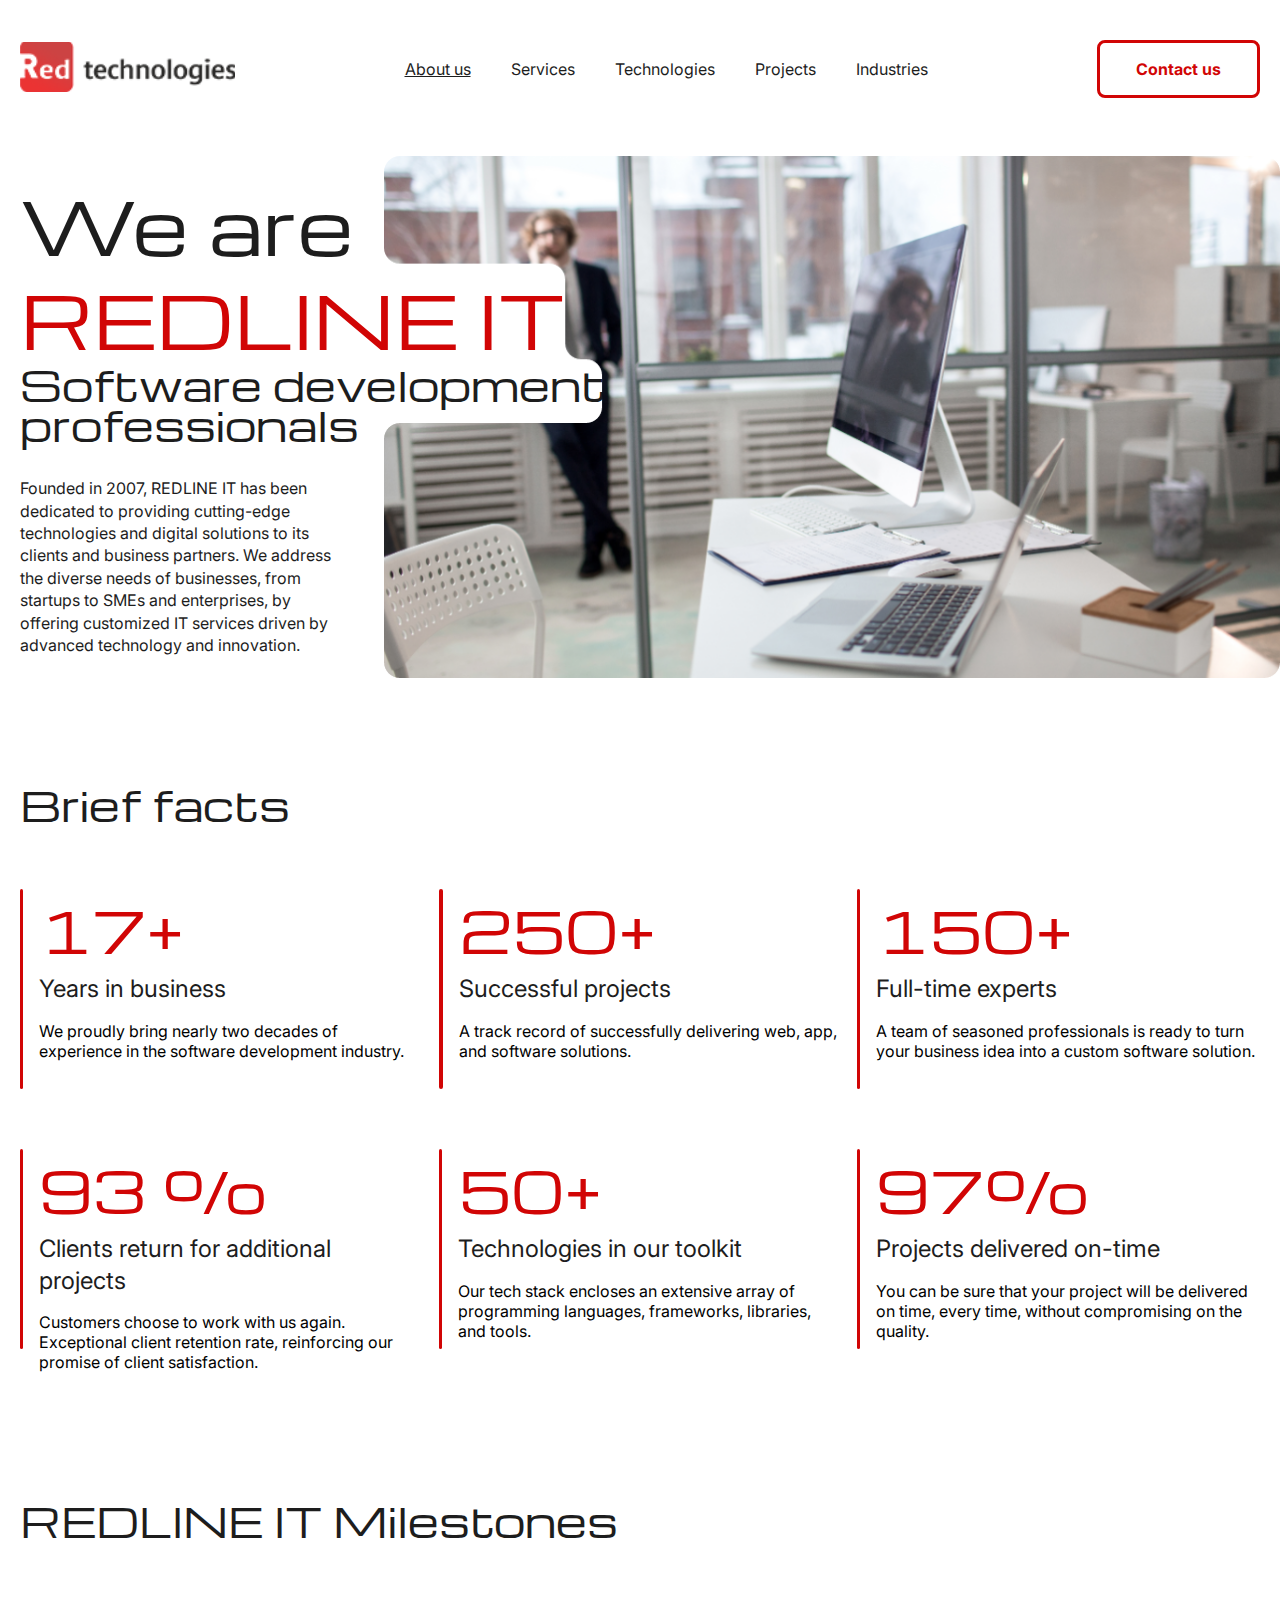
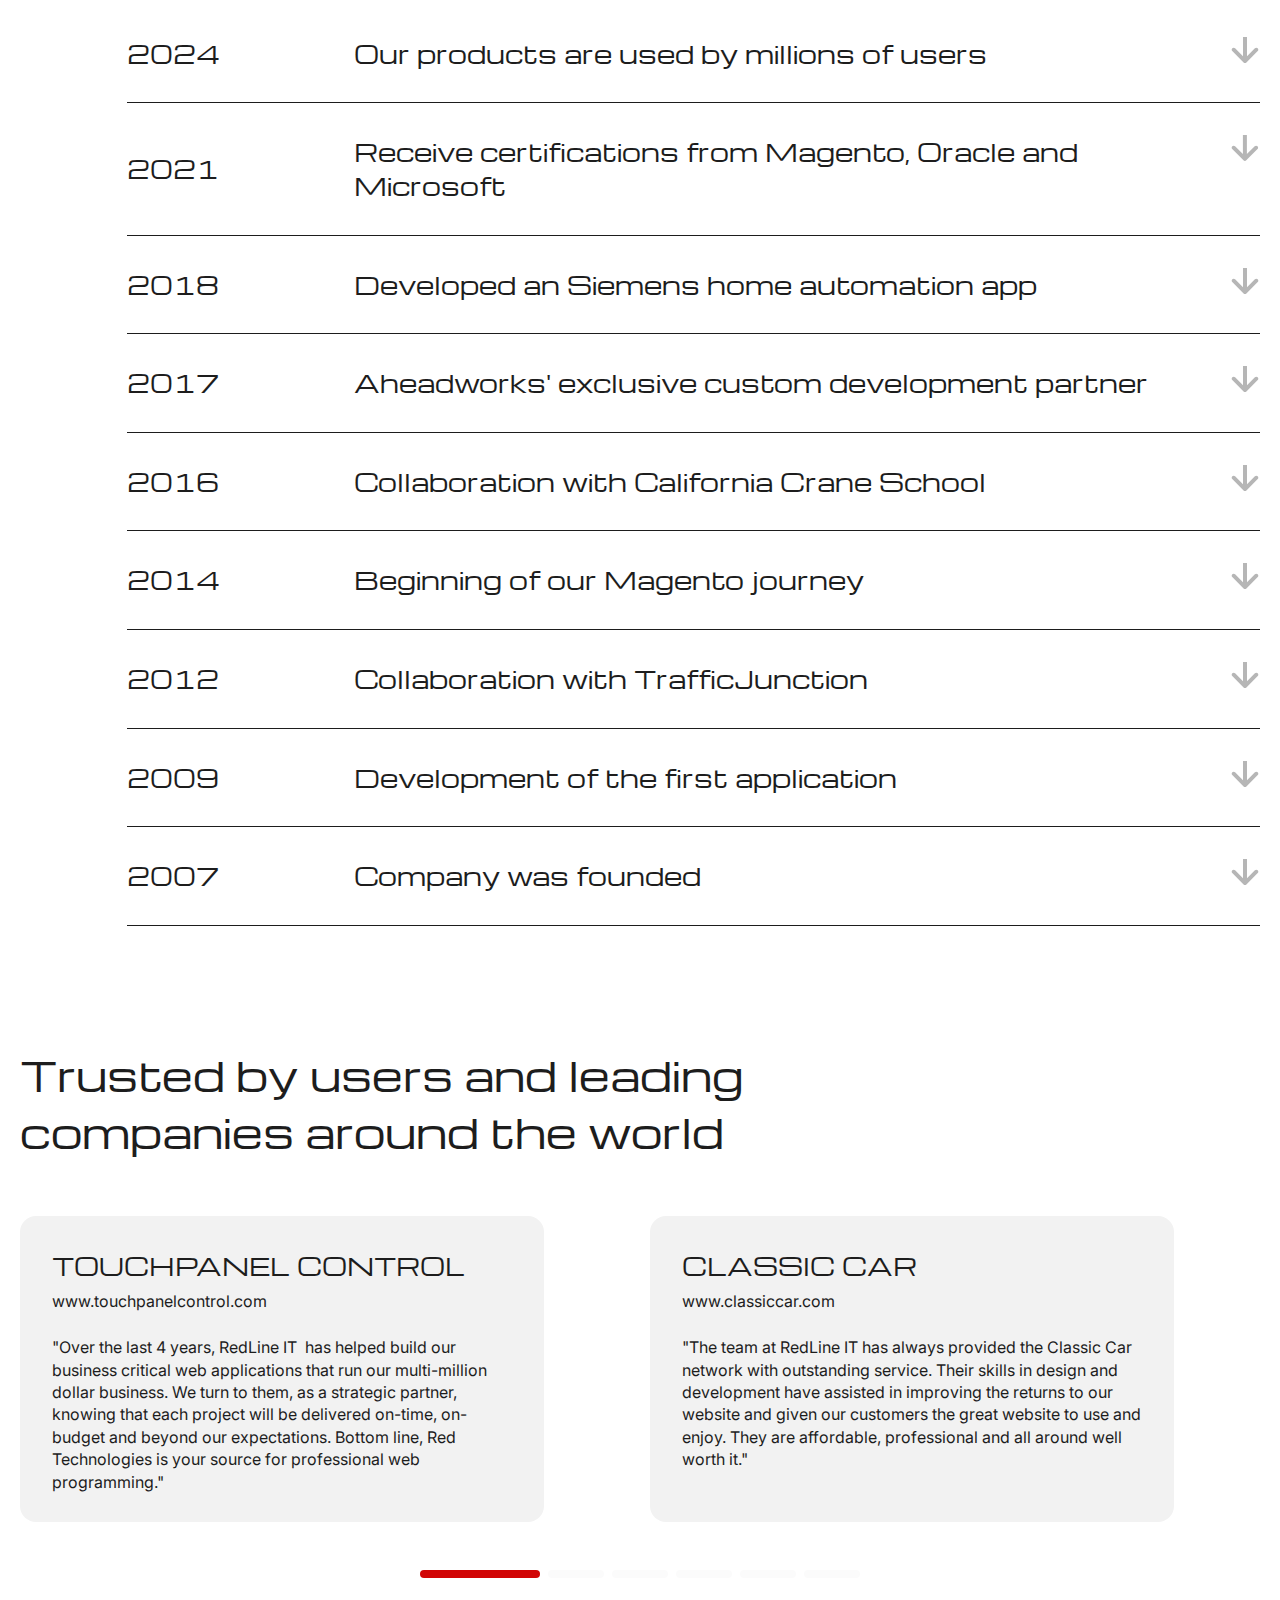
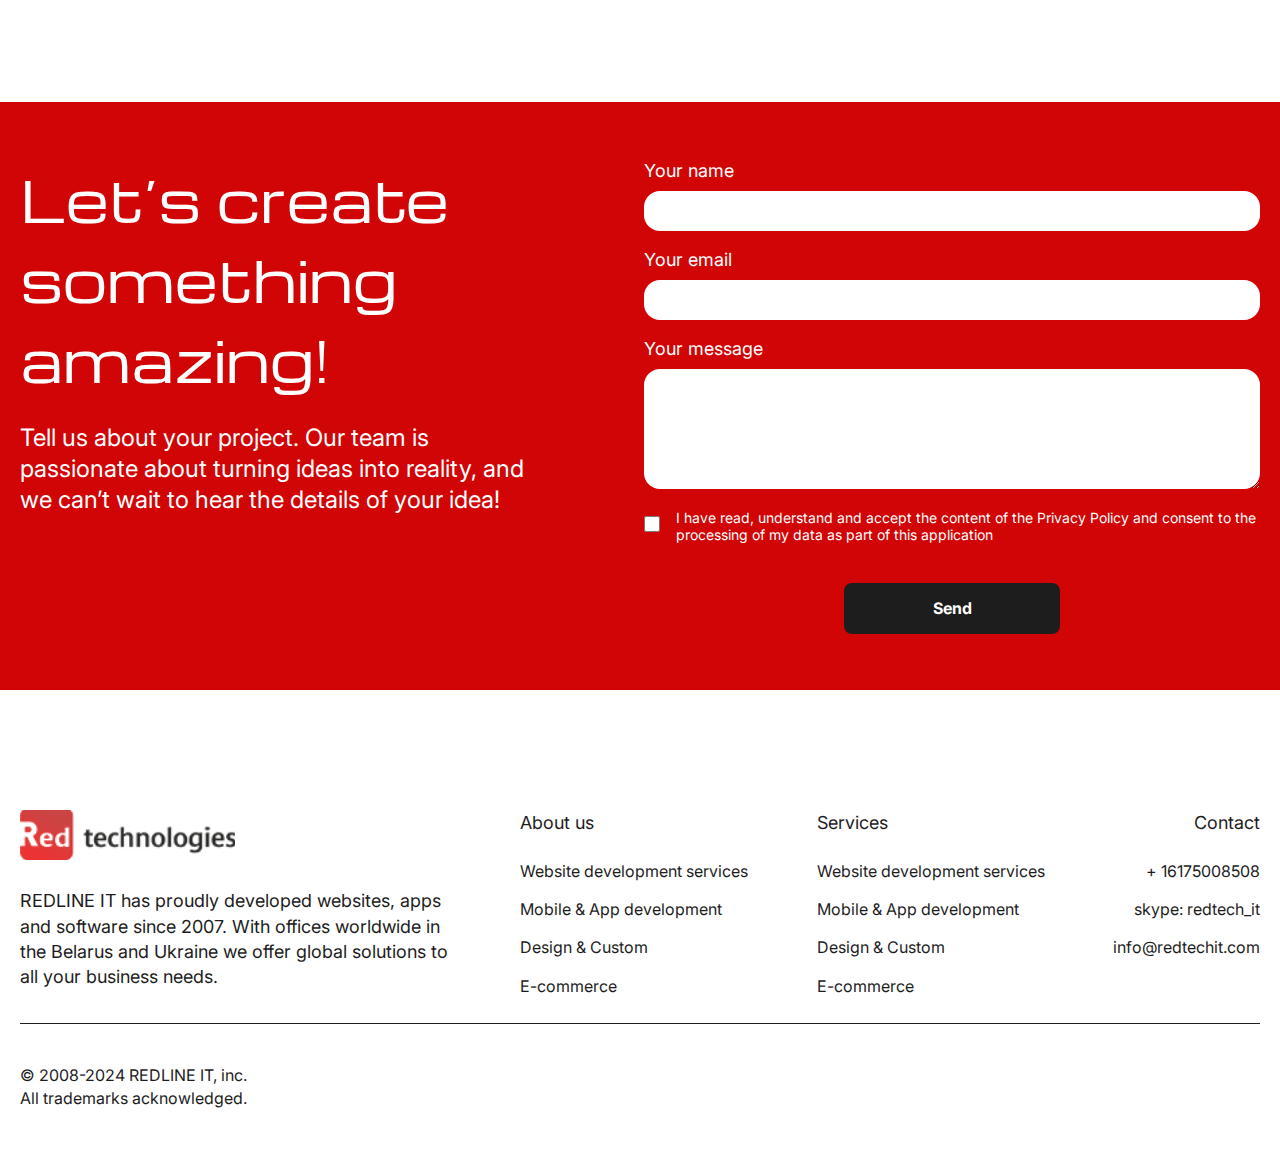
==== commit 5d584237: "adaptive" ====
--- a/about.html
+++ b/about.html
@@ -24,10 +24,35 @@
           <a href="./project.html"><p>Projects</p></a>
           <a href="./industries.html"><p>Industries</p></a>
         </div>
+        <img src="./assets/menu.jpg" class="menu" onclick="toggleMenu()" />
         <a href="./contact-us.html"
           ><button class="line_btn">Contact us</button></a
         >
       </div>
+      <!--  -->
+      <div class="mob_nav">
+        <div class="mob_nav_exit">
+          <img src="./assets/reject.png" alt="" onclick="toggleMenu()" />
+        </div>
+        <div class="nav_menu">
+          <a class="nav_menu_active" href="./about.html"><p>About us</p></a>
+          <a href="./services.html"><p>Services</p></a>
+          <a href="./technologies.html"><p>Technologies</p></a>
+          <a href="./project.html"><p>Projects</p></a>
+          <a href="./industries.html"><p>Industries</p></a>
+          <a href="./contact-us.html"
+            ><button class="line_btn">Contact us</button></a
+          >
+        </div>
+      </div>
+      <script>
+        function toggleMenu() {
+          document
+            .querySelector(".mob_nav")
+            .classList.toggle("visible_mob_nav");
+        }
+      </script>
+      <!--  -->
     </nav>
     <div class="about_header container">
       <div class="about_header_left">
@@ -364,7 +389,7 @@
 
           <div class="ind_drop_item_desc">
             <div class="ind_drop_item_desc_title">
-              <h4>Collaboration with TrafficJunction </h4>
+              <h4>Collaboration with TrafficJunction</h4>
               <svg
                 width="30.000000"
                 height="26.008179"
@@ -673,6 +698,16 @@
           pagination: {
             el: ".swiper-pagination",
           },
+          breakpoints: {
+            350: {
+              spaceBetween: 20,
+              slidesPerView: 1,
+            },
+            600: {
+              slidesPerView: 2,
+              spaceBetween: 20,
+            },
+          },
         });
       });
     </script>
--- a/styles/style.css
+++ b/styles/style.css
@@ -927,6 +927,7 @@
   display: flex;
   align-items: center;
   justify-content: space-between;
+  flex-wrap: wrap;
   padding: 20px 0;
   /* Neutral_Light */
   background: rgb(242, 242, 242);
@@ -1514,7 +1515,7 @@
 .project_page_car_arrow {
   cursor: pointer;
 }
-.project_page_car_arrow  {
+.project_page_car_arrow {
   position: static !important;
 }
 
@@ -1523,4 +1524,440 @@
 }
 .roadmap_list .ind_drop_item_desc {
   width: 80%;
-}+}
+.mob_nav {
+  width: 100%;
+  height: 100vh;
+  position: fixed;
+  background: #fff;
+  transition: all 0.4s ease;
+  z-index: 111;
+  left: 0;
+  top: 0;
+  padding: 20px;
+  transform: translateX(-100%);
+}
+.mob_nav .nav_menu {
+  padding-top: 60px;
+  flex-direction: column;
+}
+.menu {
+  width: 50px;
+  cursor: pointer;
+  display: none;
+}
+.visible_mob_nav {
+  transition: all 0.4s ease;
+  transform: translate(0);
+}
+.mob_nav_exit {
+  display: flex;
+  align-items: center;
+  justify-content: flex-end;
+  padding-top: 10px;
+}
+.mob_nav_exit img {
+  width: 40px;
+  cursor: pointer;
+}
+
+@media only screen and (max-width: 1300px) {
+  .container {
+    padding-left: 20px;
+    padding-right: 20px;
+  }
+  .about_header img {
+    width: 70%;
+  }
+}
+
+@media only screen and (max-width: 1000px) {
+  .nav_wrapper .nav_menu {
+    display: none;
+  }
+  .menu {
+    display: flex;
+  }
+  .book_meeting {
+    margin-top: 20px;
+  }
+  .about_header img {
+    display: none;
+  }
+  .services_header {
+    flex-direction: column;
+    gap: 20px;
+  }
+  .services_header img {
+    width: 100%;
+  }
+  .services_header_text {
+    justify-content: start;
+    align-items: start;
+  }
+  .services_header_text p {
+    max-width: 100%;
+  }
+  .services_header_text h1 {
+    text-align: left;
+  }
+  .dev_processeess img {
+    width: 100%;
+  }
+  .services_header .book_meeting_circle {
+    position: static;
+    margin: 0 auto;
+  }
+  .services_header {
+    padding: 30px 10px;
+  }
+  .ind_header p {
+    position: static;
+  }
+  .block_item {
+    width: 100% !important;
+    max-width: 100%;
+  }
+}
+@media only screen and (max-width: 700px) {
+  .project_page_card {
+    width: 100%;
+    height: auto;
+  }
+  .project_page_card_desc {
+    padding: 20px;
+  }
+  .project_ct .contact_block_left,
+  .projects_header_desc div,
+  .projects_header_desc p {
+    width: 100%;
+  }
+  .project_p_desc {
+    padding-bottom: 20px;
+  }
+  .project_p_desc_title_line {
+    display: none;
+  }
+  .project_p_desc .project_p_desc_techs {
+    margin-bottom: 20px;
+  }
+  .project_p_desc .project_p_desc_techs p {
+    margin-bottom: 0;
+  }
+  .project_page_car {
+    padding-bottom: 30px;
+  }
+  .project_page_img {
+    margin: 20px 0;
+  }
+  .projects_nav {
+    margin-bottom: 20px;
+    flex-wrap: wrap;
+  }
+  .project_page_card_desc h2 {
+    font-size: 22px;
+  }
+  .projects_header_desc {
+    flex-direction: column;
+  }
+  .projects_header {
+    padding: 30px 0;
+  }
+  .projects_header_desc h4 {
+    margin-bottom: 20px;
+  }
+  .projects_header_desc button {
+    width: 100%;
+  }
+  .projects_header_desc {
+    gap: 30px;
+  }
+  .navigation_block_content .block_item_btn {
+    align-items: start;
+    justify-content: start;
+  }
+  .bottom_blocks {
+    padding-top: 0;
+  }
+  .project_ct .contact_block_left h3 {
+    font-size: 23px;
+    line-height: 130%;
+    margin-bottom: 20px;
+  }
+  .projecgt_cont p {
+    font-size: 16px;
+  }
+  .contacts_header_wrapper,
+  .offices_list {
+    flex-direction: column;
+    gap: 20px;
+  }
+  .contacts_header_left,
+  .contacts_header_right,
+  .office_item,
+  .office_item img {
+    width: 100%;
+  }
+  .contacts_header {
+    padding-bottom: 30px;
+  }
+  .office_item {
+    flex-direction: column;
+  }
+  .contacts_header_right {
+    padding: 20px;
+  }
+  .div button {
+    width: 100%;
+  }
+  .contacts_header_wrapper {
+    margin-top: 30px;
+  }
+  .contacts_line {
+    margin-top: 20px;
+    margin-bottom: 10px;
+  }
+  .ind_drop_item {
+    padding: 20px 0;
+  }
+  .drops_list {
+    padding-bottom: 30px;
+  }
+  .ind_header {
+    padding-bottom: 30px;
+  }
+  .ind_drop_item_desc {
+    width: 100%;
+  }
+  .ind_header p {
+    font-size: 16px;
+  }
+  .techs_list {
+    gap: 10px;
+  }
+  .techs_list img {
+    width: 100%;
+  }
+  .tech .about_header_left p {
+    max-width: 100%;
+  }
+  .tech_header_btn {
+    padding: 0;
+    margin-bottom: 30px;
+  }
+  .tech_car img {
+    width: 100px;
+  }
+  .adv_tech {
+    padding-top: 30px;
+  }
+  .services_list_item {
+    flex-direction: column;
+    align-items: start;
+    gap: 15px;
+    padding: 20px 0;
+  }
+  .dev_processeess {
+    padding: 30px 0;
+  }
+  .serv_packages {
+    flex-direction: column;
+  }
+  .serv_packages_left,
+  .serv_packages_right {
+    width: 100%;
+  }
+  .serv_packages_left img {
+    position: static;
+    width: 100%;
+    border-radius: 10px;
+  }
+  .serv_packages_list_item {
+    flex-direction: column;
+  }
+  .serv_packages_list_item p {
+    font-size: 22px;
+  }
+  .serv_packages_wrapper {
+    padding-bottom: 30px;
+  }
+  .services_list_item_left p {
+    font-size: 20px;
+    line-height: 130%;
+  }
+  .services_header_text h1 {
+    font-size: 30px;
+    line-height: 130%;
+  }
+  .about_header {
+    padding: 20px 10px;
+  }
+  .facts_block_list {
+    display: flex;
+    flex-direction: column;
+    gap: 20px;
+  }
+  .roadmap_list {
+    padding-left: 0;
+  }
+  .facts_block {
+    padding-bottom: 30px;
+  }
+  .about_header_left h1,
+  .about_header_left h1 span {
+    font-size: 30px;
+    line-height: 140%;
+    margin-bottom: 15px;
+  }
+  .about_header_left p {
+    max-width: 100%;
+  }
+  .ind_drop_item {
+    flex-direction: column;
+    align-items: start;
+    gap: 20px;
+  }
+  .roadmap_list .ind_drop_item_desc,
+  .ind_drop_item_desc_text p {
+    width: 100%;
+  }
+  .about_car_card {
+    width: 100%;
+    height: auto;
+    padding: 15px;
+  }
+  .about_car_card h4 {
+    font-size: 17px;
+  }
+  .about_car_card p {
+    font-size: 14px;
+  }
+  .block_title h2 {
+    line-height: 140%;
+  }
+  .ind_drop_item h4 {
+    width: 90%;
+    font-size: 20px;
+  }
+  .about_header_left h2 {
+    font-size: 24px;
+  }
+  .about_header_left h2 {
+    line-height: 140%;
+  }
+  footer {
+    padding: 40px 0 20px;
+  }
+  br {
+    display: none !important;
+  }
+  .container {
+    padding-left: 10px;
+    padding-right: 10px;
+  }
+  header {
+    padding-top: 30px;
+  }
+  .main_titile h1 {
+    font-size: 30px;
+    line-height: 140%;
+  }
+  .book_meeting {
+    flex-direction: column;
+    gap: 20px;
+  }
+  .header_stats {
+    margin: 20px 0;
+    width: 100%;
+    flex-direction: column;
+    gap: 20px;
+  }
+  .header_stat {
+    width: 100%;
+  }
+  .header_stat p {
+    font-size: 24px;
+    line-height: 130%;
+  }
+  .header_stat_line {
+    height: 3px;
+    margin-bottom: 10px;
+  }
+  .navigation_block_wrapper {
+    flex-direction: column;
+    gap: 20px;
+  }
+  .navigation_menu_item p {
+    font-size: 24px;
+  }
+  .block_title h2 {
+    margin-bottom: 20px;
+    font-size: 24px;
+  }
+  .companies_carousel_wrapper {
+    padding: 20px 10px;
+  }
+  .companies_carousel {
+    gap: 20px;
+  }
+  .companies_carousel img {
+    width: 100px;
+  }
+  .block_item {
+    padding: 15px;
+  }
+  .contact_block_wrapper {
+    padding: 20px 0;
+  }
+  .contact_block {
+    flex-direction: column;
+    gap: 20px;
+  }
+  .contact_block_left,
+  .contact_block_right {
+    width: 100%;
+  }
+  .contact_block_left img {
+    display: none;
+  }
+  .footer_wrapper_top {
+    flex-direction: column;
+  }
+  .footer_contact h4,
+  .footer_contact p {
+    text-align: left;
+  }
+  .block_item_btn {
+    justify-content: center;
+  }
+  .portfolio_carousel_wrapper {
+    padding: 30px 0;
+  }
+  .block_item {
+    height: 300px;
+    background-size: cover;
+  }
+  .block_item_text p {
+    font-size: 20px;
+  }
+  .swiper-pagination-bullet {
+    width: 20px !important;
+    height: 4px;
+  }
+  .contact_block_left h3 {
+    font-size: 24px;
+    line-height: 140%;
+  }
+  .contact_block_left p {
+    font-size: 17px;
+  }
+  .navigation_block {
+    padding-bottom: 30px;
+  }
+  .nav_wrapper a:last-child {
+    display: none;
+  }
+  .nav_wrapper {
+    padding: 20px 10px;
+  }
+}
